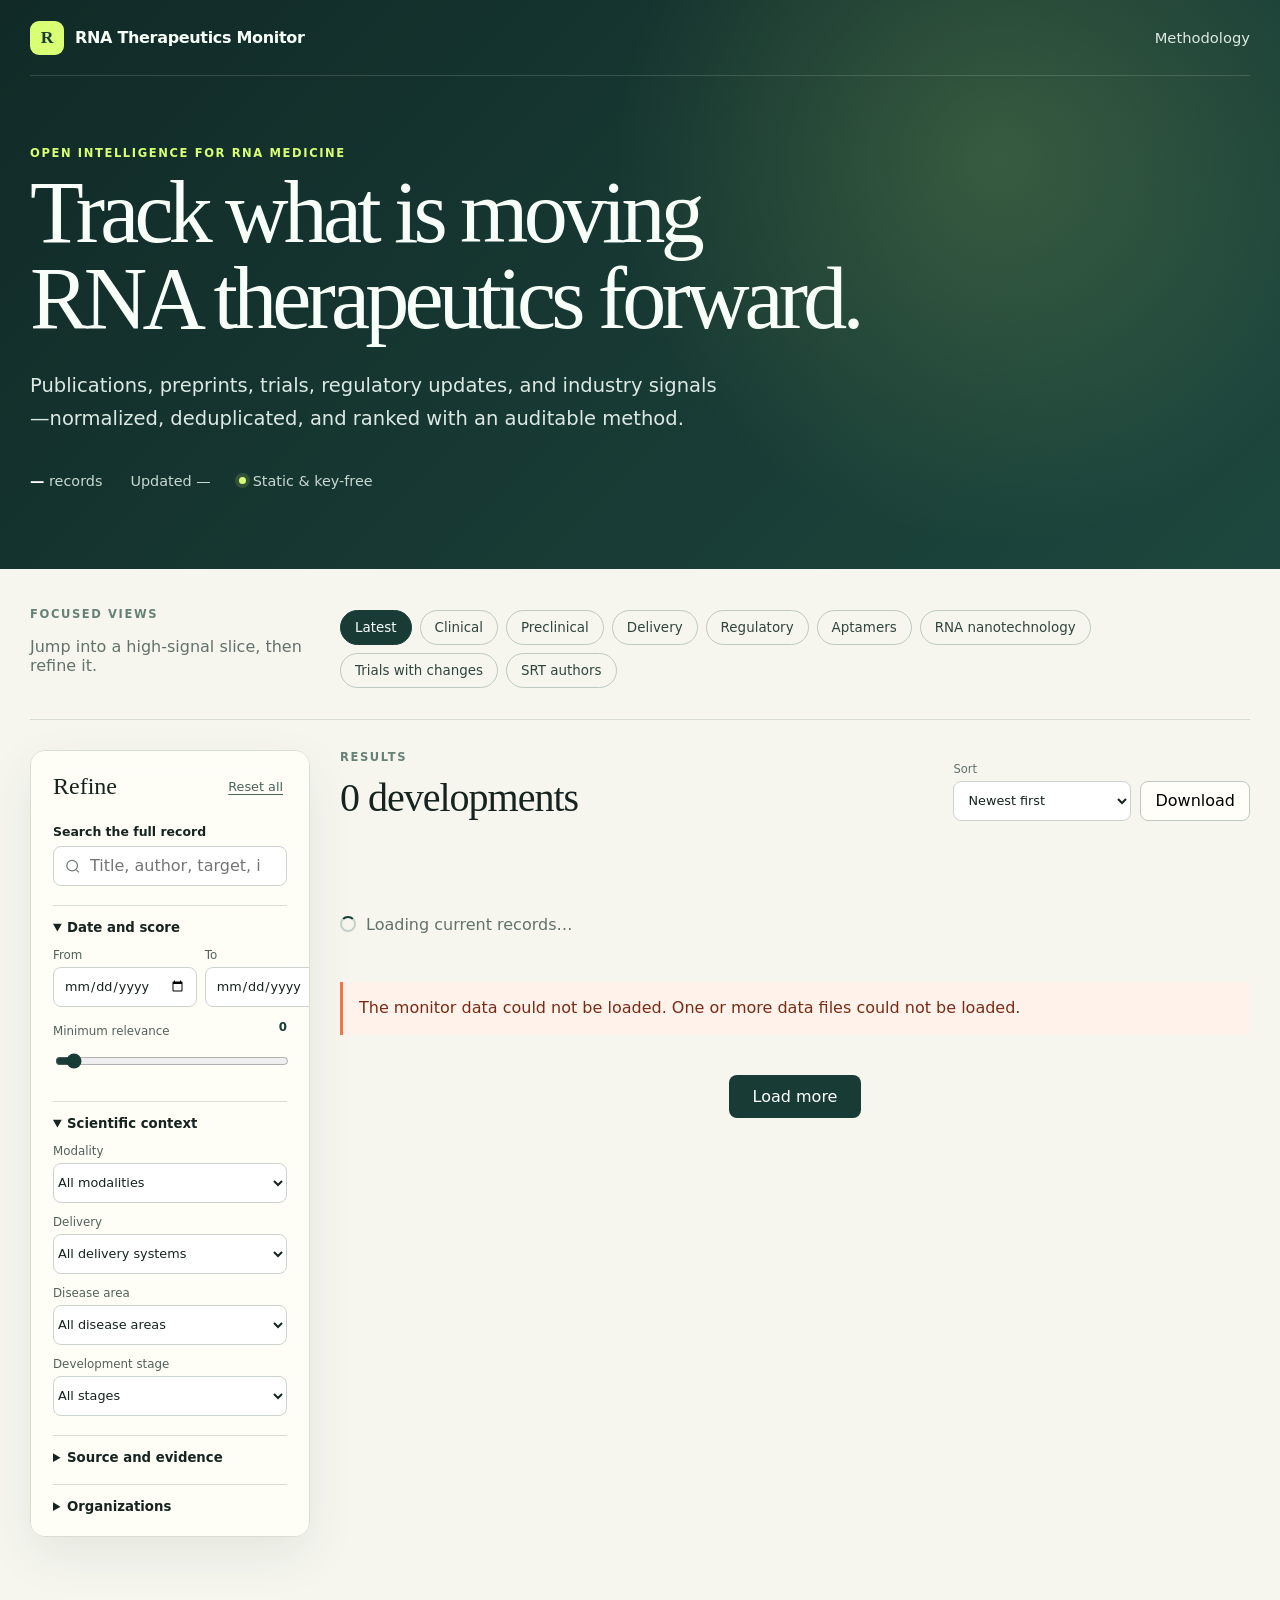
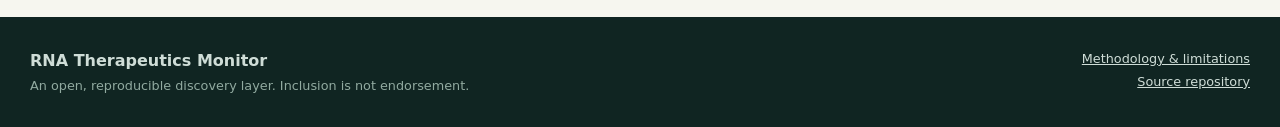
==== site/index.html @ b4574fbf "feat: complete production RNA therapeutics monitor" ====
<!doctype html>
<html lang="en">
  <head>
    <meta charset="utf-8">
    <meta name="viewport" content="width=device-width, initial-scale=1">
    <meta name="description" content="An open, auditable monitor of recent RNA therapeutics publications, trials, preprints, regulatory updates, and announcements.">
    <title>RNA Therapeutics Monitor</title>
    <link rel="icon" href="./assets/favicon.svg" type="image/svg+xml">
    <link rel="stylesheet" href="./assets/styles.css">
    <script src="./assets/app.js" type="module"></script>
  </head>
  <body>
    <a class="skip-link" href="#results">Skip to results</a>
    <header class="site-header">
      <nav class="nav shell" aria-label="Primary navigation">
        <a class="brand" href="./">
          <span class="brand-mark" aria-hidden="true">R</span>
          <span>RNA Therapeutics Monitor</span>
        </a>
        <a href="./methodology.html">Methodology</a>
      </nav>
      <div class="hero shell">
        <p class="eyebrow">Open intelligence for RNA medicine</p>
        <h1>Track what is moving RNA therapeutics forward.</h1>
        <p class="hero-copy">
          Publications, preprints, trials, regulatory updates, and industry
          signals—normalized, deduplicated, and ranked with an auditable method.
        </p>
        <div class="status-row" aria-label="Dataset status">
          <span><strong id="total-count">—</strong> records</span>
          <span>Updated <time id="last-updated">—</time></span>
          <span class="status-pill"><i aria-hidden="true"></i> Static &amp; key-free</span>
        </div>
      </div>
    </header>

    <main class="shell main-grid">
      <section class="presets" aria-labelledby="presets-title">
        <div>
          <p class="eyebrow" id="presets-title">Focused views</p>
          <p class="muted">Jump into a high-signal slice, then refine it.</p>
        </div>
        <div class="preset-list" role="group" aria-label="Preset views">
          <button class="preset active" data-preset="latest" type="button">Latest</button>
          <button class="preset" data-preset="clinical" type="button">Clinical</button>
          <button class="preset" data-preset="preclinical" type="button">Preclinical</button>
          <button class="preset" data-preset="delivery" type="button">Delivery</button>
          <button class="preset" data-preset="regulatory" type="button">Regulatory</button>
          <button class="preset" data-preset="aptamers" type="button">Aptamers</button>
          <button class="preset" data-preset="nanotechnology" type="button">RNA nanotechnology</button>
          <button class="preset" data-preset="trial-changes" type="button">Trials with changes</button>
          <button class="preset" data-preset="srt-authors" type="button">SRT authors</button>
        </div>
      </section>

      <aside class="filters" aria-labelledby="filters-title">
        <div class="filter-heading">
          <h2 id="filters-title">Refine</h2>
          <button id="reset-filters" class="text-button" type="button">Reset all</button>
        </div>
        <label class="search-label" for="search">Search the full record</label>
        <div class="search-wrap">
          <svg aria-hidden="true" viewBox="0 0 24 24"><path d="m21 21-4.3-4.3m2.3-5.2a7.5 7.5 0 1 1-15 0 7.5 7.5 0 0 1 15 0Z"/></svg>
          <input id="search" type="search" placeholder="Title, author, target, identifier…" autocomplete="off">
        </div>

        <details open>
          <summary>Date and score</summary>
          <div class="filter-body two-column">
            <label>From <input id="date-from" type="date"></label>
            <label>To <input id="date-to" type="date"></label>
          </div>
          <div class="filter-body">
            <label for="min-score">Minimum relevance <output id="score-output">0</output></label>
            <input id="min-score" type="range" min="0" max="100" step="5" value="0">
          </div>
        </details>

        <details open>
          <summary>Scientific context</summary>
          <div class="filter-body select-stack">
            <label>Modality <select id="modality"><option value="">All modalities</option></select></label>
            <label>Delivery <select id="delivery"><option value="">All delivery systems</option></select></label>
            <label>Disease area <select id="disease"><option value="">All disease areas</option></select></label>
            <label>Development stage <select id="stage"><option value="">All stages</option></select></label>
          </div>
        </details>

        <details>
          <summary>Source and evidence</summary>
          <div class="filter-body select-stack">
            <label>Source <select id="source"><option value="">All sources</option></select></label>
            <label>Evidence <select id="evidence"><option value="">All evidence</option></select></label>
            <label>Review status
              <select id="review-status">
                <option value="">Preprints and peer reviewed</option>
                <option value="preprint">Preprint only</option>
                <option value="peer-reviewed publication">Peer reviewed only</option>
              </select>
            </label>
            <label>Trial status <select id="trial-status"><option value="">All trial statuses</option></select></label>
          </div>
        </details>

        <details>
          <summary>Organizations</summary>
          <div class="filter-body select-stack">
            <label>Company <select id="company"><option value="">All companies</option></select></label>
            <label>Institution <select id="institution"><option value="">All institutions</option></select></label>
            <label>SRT author <select id="watched-person"><option value="">All watched people</option></select></label>
          </div>
        </details>
      </aside>

      <section class="results-panel" id="results" aria-labelledby="results-title">
        <div class="results-toolbar">
          <div>
            <p class="eyebrow">Results</p>
            <h2 id="results-title"><span id="result-count">0</span> developments</h2>
          </div>
          <div class="toolbar-actions">
            <label>Sort
              <select id="sort">
                <option value="date-desc">Newest first</option>
                <option value="score-desc">Highest relevance</option>
                <option value="title-asc">Title A–Z</option>
              </select>
            </label>
            <div class="download-menu">
              <button id="download-button" class="secondary-button" type="button" aria-expanded="false">Download</button>
              <div id="download-options" class="download-options" hidden>
                <button type="button" data-format="csv">Filtered CSV</button>
                <button type="button" data-format="json">Filtered JSON</button>
              </div>
            </div>
          </div>
        </div>
        <div id="active-filters" class="active-filters" aria-live="polite"></div>
        <div id="loading" class="loading" role="status">
          <span aria-hidden="true"></span> Loading current records…
        </div>
        <div id="error" class="notice error" role="alert" hidden></div>
        <div id="result-list" class="result-list" aria-live="polite"></div>
        <button id="load-more" class="load-more" type="button" hidden>Load more</button>
      </section>
    </main>

    <footer>
      <div class="shell footer-grid">
        <div>
          <strong>RNA Therapeutics Monitor</strong>
          <p>An open, reproducible discovery layer. Inclusion is not endorsement.</p>
        </div>
        <div>
          <a href="./methodology.html">Methodology &amp; limitations</a>
          <a href="https://github.com/USERNAME/rna-therapeutics-monitor">Source repository</a>
        </div>
      </div>
    </footer>
  </body>
</html>
---- site/assets/styles.css ----
:root {
  --ink: #16231f;
  --muted: #63716b;
  --paper: #f6f6ef;
  --card: #fffef8;
  --line: #d9ded5;
  --forest: #183c35;
  --forest-soft: #e4eee9;
  --lime: #d9ff75;
  --orange: #f27745;
  --blue: #3a6ea5;
  --shadow: 0 18px 50px rgb(24 60 53 / 8%);
  font-family: Inter, ui-sans-serif, system-ui, -apple-system, BlinkMacSystemFont, "Segoe UI", sans-serif;
  color: var(--ink);
  background: var(--paper);
  font-synthesis: none;
}

* { box-sizing: border-box; }
html { scroll-behavior: smooth; }
body { margin: 0; min-width: 320px; }
button, input, select { font: inherit; }
button, select { cursor: pointer; }
a { color: inherit; }
.shell { width: min(1220px, calc(100% - 40px)); margin-inline: auto; }
.skip-link { position: absolute; z-index: 100; top: -100px; left: 16px; padding: 10px 14px; background: var(--lime); color: var(--ink); }
.skip-link:focus { top: 10px; }

.site-header {
  color: #f8fff8;
  background:
    radial-gradient(circle at 78% 28%, rgb(217 255 117 / 16%), transparent 24rem),
    linear-gradient(135deg, #112a27, #1d473e);
}
.site-header.compact { padding-bottom: 52px; }
.nav { min-height: 76px; display: flex; align-items: center; justify-content: space-between; gap: 30px; border-bottom: 1px solid rgb(255 255 255 / 14%); }
.nav > a:not(.brand) { color: #dce9e3; text-decoration: none; font-size: .92rem; }
.nav > a:not(.brand):hover { color: var(--lime); }
.brand { display: inline-flex; align-items: center; gap: 11px; font-weight: 750; text-decoration: none; letter-spacing: -.02em; }
.brand-mark { display: grid; place-items: center; width: 34px; height: 34px; border-radius: 9px; color: var(--forest); background: var(--lime); font: 800 1.1rem/1 Georgia, serif; }
.hero { padding: 70px 0 80px; }
.eyebrow { margin: 0 0 10px; color: #668177; font-size: .72rem; font-weight: 800; letter-spacing: .14em; text-transform: uppercase; }
.site-header .eyebrow { color: var(--lime); }
h1, h2, h3, p { overflow-wrap: anywhere; }
h1 { max-width: 840px; margin: 0; font: 500 clamp(2.7rem, 7vw, 5.5rem)/.98 Georgia, "Times New Roman", serif; letter-spacing: -.055em; }
.hero-copy { max-width: 700px; margin: 28px 0 0; color: #dce9e3; font-size: clamp(1rem, 2vw, 1.22rem); line-height: 1.65; }
.status-row { display: flex; flex-wrap: wrap; gap: 14px 28px; margin-top: 38px; color: #c8d8d1; font-size: .9rem; }
.status-row strong { color: #fff; }
.status-pill { display: inline-flex; align-items: center; gap: 7px; }
.status-pill i { width: 7px; height: 7px; border-radius: 50%; background: var(--lime); box-shadow: 0 0 0 4px rgb(217 255 117 / 14%); }
.page-intro { padding-top: 54px; }
.page-intro h1 { font-size: clamp(2.8rem, 6vw, 4.8rem); }
.page-intro > p:last-child { color: #dce9e3; font-size: 1.1rem; }

.main-grid { display: grid; grid-template-columns: 280px minmax(0, 1fr); gap: 30px; padding-block: 38px 80px; }
.presets { grid-column: 1 / -1; display: grid; grid-template-columns: 280px 1fr; gap: 30px; align-items: center; padding-bottom: 28px; border-bottom: 1px solid var(--line); }
.muted { color: var(--muted); }
.preset-list { display: flex; flex-wrap: wrap; gap: 8px; }
.preset { border: 1px solid #bdc9c2; border-radius: 999px; padding: 9px 14px; color: #30453e; background: transparent; font-size: .84rem; transition: .16s ease; }
.preset:hover, .preset.active { border-color: var(--forest); color: #fff; background: var(--forest); }

.filters { position: sticky; top: 18px; align-self: start; max-height: calc(100vh - 36px); overflow: auto; padding: 22px; border: 1px solid var(--line); border-radius: 15px; background: rgb(255 254 248 / 88%); box-shadow: var(--shadow); backdrop-filter: blur(12px); }
.filter-heading { display: flex; align-items: center; justify-content: space-between; }
.filter-heading h2 { margin: 0; font: 500 1.5rem Georgia, serif; }
.text-button { border: 0; padding: 4px; color: #49635a; background: none; text-decoration: underline; text-underline-offset: 3px; font-size: .8rem; }
.search-label { display: block; margin: 24px 0 7px; font-size: .78rem; font-weight: 700; }
.search-wrap { position: relative; }
.search-wrap svg { position: absolute; top: 50%; left: 11px; width: 17px; fill: none; stroke: #6d7a74; stroke-width: 1.8; transform: translateY(-50%); }
input, select { width: 100%; min-height: 40px; border: 1px solid #cbd3ce; border-radius: 8px; color: var(--ink); background: #fff; }
input { padding: 8px 10px; }
.search-wrap input { padding-left: 36px; }
input:focus-visible, select:focus-visible, button:focus-visible, a:focus-visible { outline: 3px solid rgb(58 110 165 / 30%); outline-offset: 2px; }
.filters details { border-top: 1px solid var(--line); margin-top: 19px; padding-top: 14px; }
.filters summary { font-size: .83rem; font-weight: 750; cursor: pointer; }
.filter-body { margin-top: 13px; }
.filter-body label { color: #52615b; font-size: .74rem; }
.filter-body select, .filter-body input { margin-top: 5px; font-size: .8rem; }
.two-column { display: grid; grid-template-columns: 1fr 1fr; gap: 8px; }
.select-stack { display: grid; gap: 12px; }
#min-score { min-height: auto; accent-color: var(--forest); }
#score-output { float: right; color: var(--forest); font-weight: 800; }

.results-panel { min-width: 0; }
.results-toolbar { display: flex; align-items: end; justify-content: space-between; gap: 20px; }
.results-toolbar h2 { margin: 0; font: 500 clamp(1.8rem, 4vw, 2.5rem) Georgia, serif; letter-spacing: -.025em; }
.toolbar-actions { display: flex; align-items: end; gap: 9px; }
.toolbar-actions label { color: var(--muted); font-size: .72rem; }
.toolbar-actions select { display: block; width: auto; margin-top: 5px; padding: 0 30px 0 10px; font-size: .8rem; }
.secondary-button { min-height: 40px; border: 1px solid #bdc9c2; border-radius: 8px; padding: 0 14px; background: var(--card); }
.download-menu { position: relative; }
.download-options { position: absolute; z-index: 5; right: 0; top: calc(100% + 6px); width: 160px; padding: 6px; border: 1px solid var(--line); border-radius: 9px; background: #fff; box-shadow: var(--shadow); }
.download-options button { width: 100%; border: 0; border-radius: 5px; padding: 9px; text-align: left; background: none; }
.download-options button:hover { background: var(--forest-soft); }
.active-filters { display: flex; min-height: 34px; flex-wrap: wrap; gap: 7px; margin: 20px 0 10px; }
.filter-chip { display: inline-flex; border-radius: 999px; padding: 5px 9px; color: #355149; background: var(--forest-soft); font-size: .73rem; }
.loading { display: flex; align-items: center; gap: 10px; padding: 30px 0; color: var(--muted); }
.loading span { width: 16px; height: 16px; border: 2px solid #c4d1ca; border-top-color: var(--forest); border-radius: 50%; animation: spin .8s linear infinite; }
@keyframes spin { to { transform: rotate(360deg); } }
.notice { padding: 14px 16px; border-left: 3px solid var(--orange); background: #fff2ea; line-height: 1.55; }
.error { margin-block: 18px; color: #782c17; }

.result-list { display: grid; gap: 14px; }
.result-card { position: relative; padding: 23px 24px 20px; border: 1px solid var(--line); border-radius: 13px; background: var(--card); box-shadow: 0 7px 22px rgb(24 60 53 / 4%); transition: transform .15s ease, border-color .15s ease; }
.result-card:hover { border-color: #b4c1ba; transform: translateY(-1px); }
.card-topline { display: flex; flex-wrap: wrap; align-items: center; gap: 7px 12px; color: var(--muted); font-size: .74rem; }
.evidence-dot { width: 7px; height: 7px; border-radius: 50%; background: var(--blue); }
.changed { color: #98431e; font-weight: 700; }
.card-title { max-width: 780px; margin: 12px 0 10px; font: 600 clamp(1.12rem, 2vw, 1.35rem)/1.27 Georgia, serif; letter-spacing: -.015em; }
.card-title a { text-decoration-thickness: 1px; text-decoration-color: #a3b3ac; text-underline-offset: 3px; }
.card-title a:hover { text-decoration-color: var(--forest); }
.score-badge { position: absolute; top: 21px; right: 22px; display: grid; place-items: center; width: 50px; height: 50px; border-radius: 50%; color: var(--forest); background: var(--lime); font-size: .72rem; }
.score-badge strong { display: block; font-size: 1rem; line-height: 1; }
.summary { max-width: 790px; margin: 0; color: #52615b; font-size: .9rem; line-height: 1.58; }
.watched-person { margin: 10px 0 0; color: #604416; font-size: .78rem; font-weight: 750; }
.tags { display: flex; flex-wrap: wrap; gap: 6px; margin-top: 14px; padding-right: 50px; }
.tag { border: 1px solid #d8ddd8; border-radius: 5px; padding: 4px 7px; color: #40554d; background: #f8faf5; font-size: .68rem; }
.tag.modality { border-color: #b9c9a1; background: #f0f8db; }
.identifier-row { display: flex; flex-wrap: wrap; gap: 8px 16px; margin-top: 14px; color: var(--muted); font: .72rem ui-monospace, SFMono-Regular, Menlo, monospace; }
.alternate-links { display: inline-flex; gap: 8px; }
.card-details { margin-top: 16px; border-top: 1px solid var(--line); padding-top: 12px; }
.card-details > summary { width: max-content; color: #37564c; font-size: .78rem; font-weight: 750; cursor: pointer; }
.details-grid { display: grid; gap: 15px; margin-top: 17px; }
.details-section h4 { margin: 0 0 5px; color: var(--muted); font-size: .68rem; letter-spacing: .09em; text-transform: uppercase; }
.details-section p, .details-section li { margin: 0; color: #3f504a; font-size: .8rem; line-height: 1.55; }
.details-section ul { margin: 0; padding-left: 19px; }
.score-row { display: grid; grid-template-columns: minmax(120px, 1fr) 45px 2fr; gap: 10px; padding: 5px 0; border-bottom: 1px dotted #d9ded5; font-size: .75rem; }
.empty { padding: 60px 20px; border: 1px dashed #bdc9c2; border-radius: 13px; text-align: center; color: var(--muted); }
.load-more { display: block; margin: 22px auto 0; border: 0; border-radius: 8px; padding: 12px 24px; color: #fff; background: var(--forest); }

.prose-layout { display: grid; grid-template-columns: 220px minmax(0, 760px); gap: 80px; justify-content: center; padding-block: 60px 90px; }
.toc { position: sticky; top: 30px; align-self: start; display: grid; gap: 9px; padding-left: 16px; border-left: 1px solid var(--line); font-size: .82rem; }
.toc a { color: var(--muted); text-decoration: none; }
.toc a:hover { color: var(--forest); }
.prose { min-width: 0; }
.method-meta { display: flex; flex-wrap: wrap; gap: 12px 24px; margin-bottom: 56px; padding: 15px 18px; border: 1px solid var(--line); border-radius: 10px; background: var(--card); font-size: .8rem; }
.prose section { scroll-margin-top: 30px; margin-bottom: 64px; }
.prose h2 { margin: 0 0 15px; font: 500 2.1rem Georgia, serif; letter-spacing: -.03em; }
.prose p, .prose li { color: #46564f; line-height: 1.75; }
.score-table { margin: 24px 0; border-top: 1px solid var(--line); }
.method-score-row { display: grid; grid-template-columns: 1fr 60px; gap: 20px; padding: 10px 0; border-bottom: 1px solid var(--line); font-size: .84rem; }
.method-score-row strong { text-align: right; }

footer { padding-block: 34px; color: #cfddd7; background: #102522; }
.footer-grid { display: flex; justify-content: space-between; gap: 30px; }
footer p { margin: 8px 0 0; color: #91aaa0; font-size: .8rem; }
footer .footer-grid > div:last-child { display: flex; flex-direction: column; gap: 8px; text-align: right; font-size: .8rem; }

@media (max-width: 850px) {
  .main-grid { grid-template-columns: 1fr; }
  .presets { grid-template-columns: 1fr; gap: 12px; }
  .filters { position: static; max-height: none; }
  .prose-layout { grid-template-columns: 1fr; gap: 30px; }
  .toc { position: static; display: none; }
}
@media (max-width: 580px) {
  .shell { width: min(100% - 24px, 1220px); }
  .hero { padding: 50px 0 58px; }
  .results-toolbar { align-items: start; flex-direction: column; }
  .toolbar-actions { width: 100%; }
  .toolbar-actions > label { flex: 1; }
  .toolbar-actions select { width: 100%; }
  .score-badge { position: static; float: right; margin: 3px 0 8px 10px; }
  .card-title { margin-top: 10px; }
  .result-card { padding: 19px 17px; }
  .score-row { grid-template-columns: 1fr 38px; }
  .score-row span:last-child { grid-column: 1 / -1; }
  .footer-grid { flex-direction: column; }
  footer .footer-grid > div:last-child { text-align: left; }
}
@media (prefers-reduced-motion: reduce) {
  *, *::before, *::after { scroll-behavior: auto !important; transition: none !important; animation-duration: .01ms !important; }
}
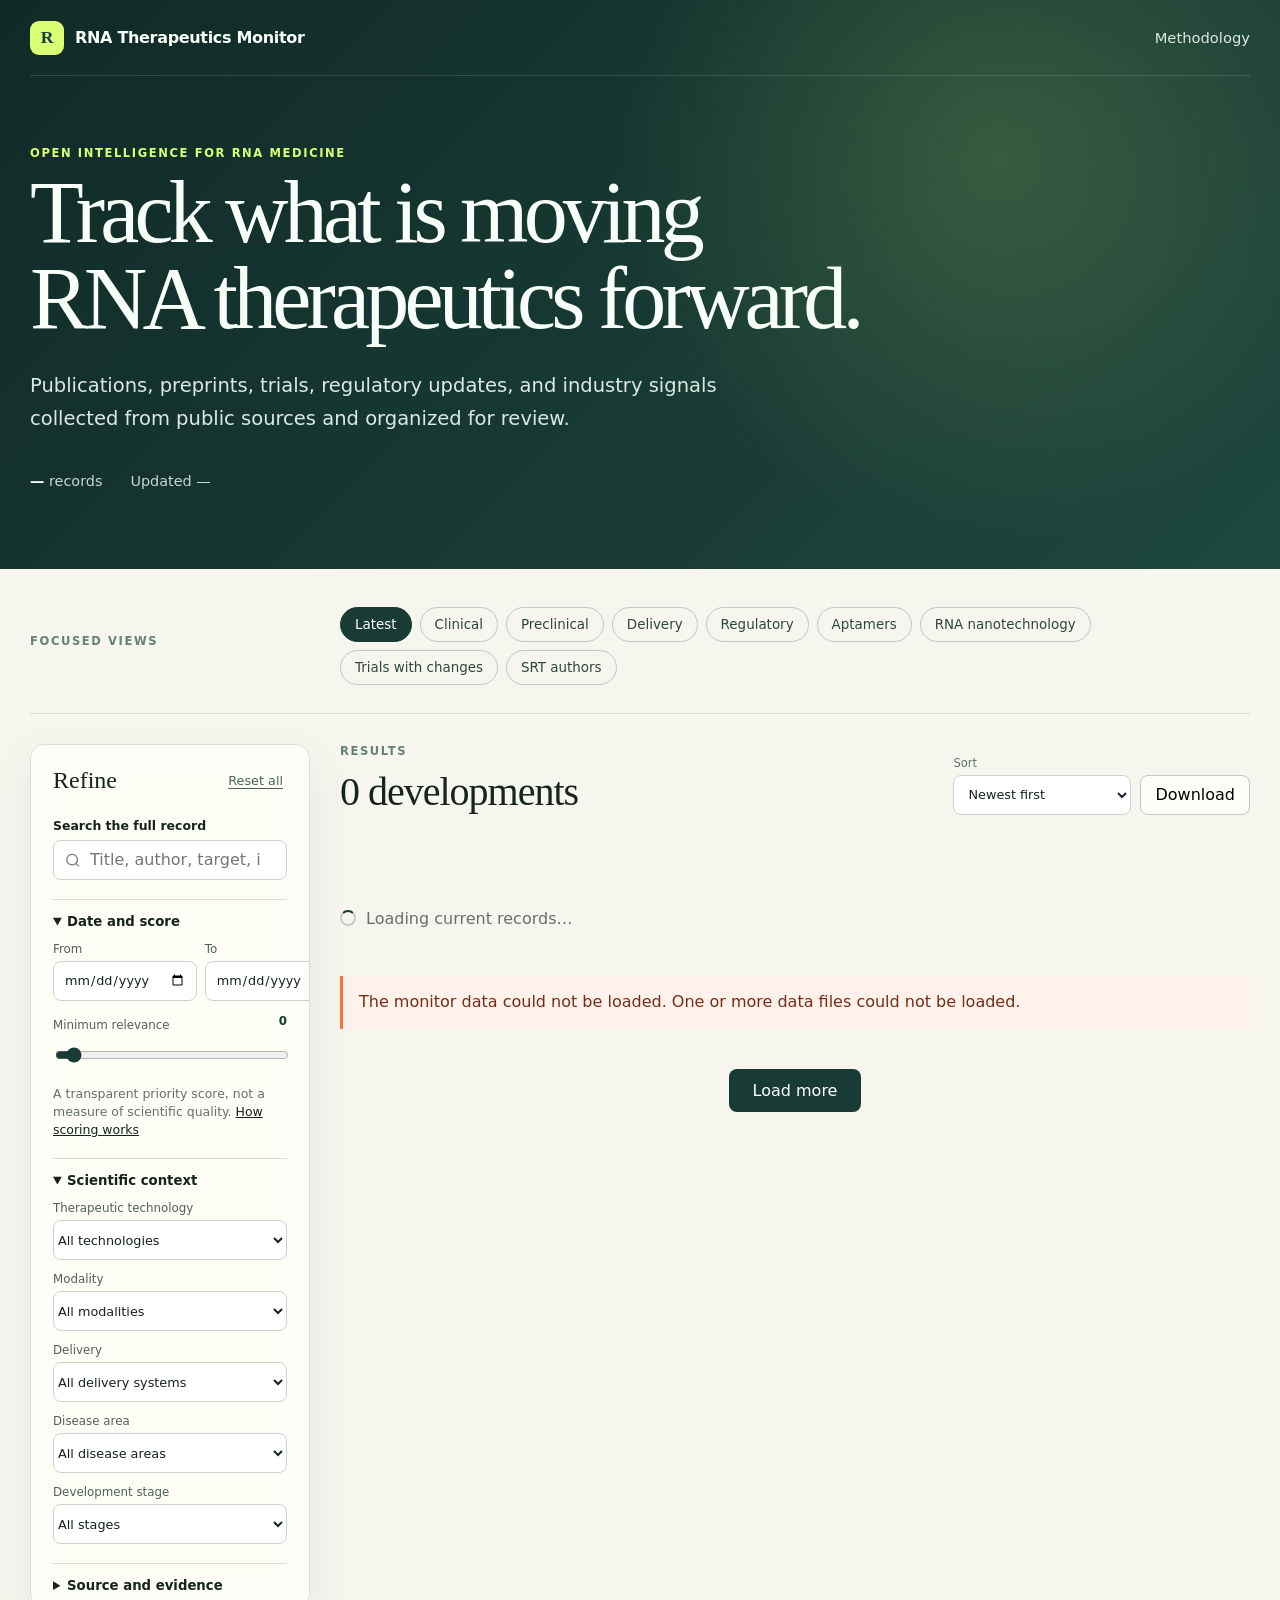
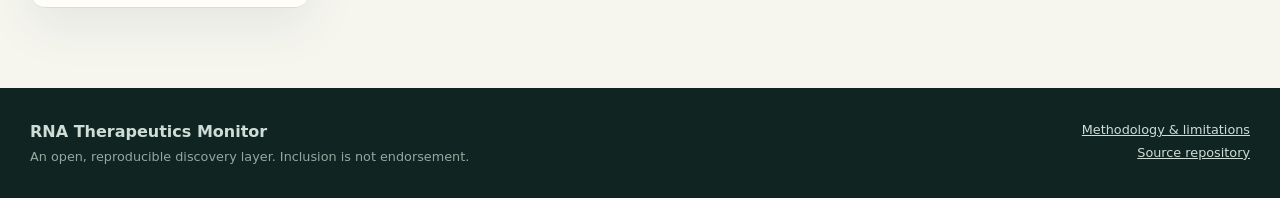
==== commit 07d48dd0: "feat: refine technology filters and scoring copy" ====
--- a/site/index.html
+++ b/site/index.html
@@ -24,12 +24,11 @@
         <h1>Track what is moving RNA therapeutics forward.</h1>
         <p class="hero-copy">
           Publications, preprints, trials, regulatory updates, and industry
-          signals—normalized, deduplicated, and ranked with an auditable method.
+          signals collected from public sources and organized for review.
         </p>
         <div class="status-row" aria-label="Dataset status">
           <span><strong id="total-count">—</strong> records</span>
           <span>Updated <time id="last-updated">—</time></span>
-          <span class="status-pill"><i aria-hidden="true"></i> Static &amp; key-free</span>
         </div>
       </div>
     </header>
@@ -38,7 +37,6 @@
       <section class="presets" aria-labelledby="presets-title">
         <div>
           <p class="eyebrow" id="presets-title">Focused views</p>
-          <p class="muted">Jump into a high-signal slice, then refine it.</p>
         </div>
         <div class="preset-list" role="group" aria-label="Preset views">
           <button class="preset active" data-preset="latest" type="button">Latest</button>
@@ -73,12 +71,27 @@
           <div class="filter-body">
             <label for="min-score">Minimum relevance <output id="score-output">0</output></label>
             <input id="min-score" type="range" min="0" max="100" step="5" value="0">
+            <p class="filter-note">
+              A transparent priority score, not a measure of scientific quality.
+              <a href="./methodology.html#scoring">How scoring works</a>
+            </p>
           </div>
         </details>
 
         <details open>
           <summary>Scientific context</summary>
           <div class="filter-body select-stack">
+            <label>Therapeutic technology
+              <select id="technology">
+                <option value="">All technologies</option>
+                <option value="mRNA">mRNA</option>
+                <option value="siRNA">siRNA</option>
+                <option value="ASO">ASO</option>
+                <option value="CRISPR">CRISPR</option>
+                <option value="gene editing">Gene editing</option>
+                <option value="base editing">Base editing</option>
+              </select>
+            </label>
             <label>Modality <select id="modality"><option value="">All modalities</option></select></label>
             <label>Delivery <select id="delivery"><option value="">All delivery systems</option></select></label>
             <label>Disease area <select id="disease"><option value="">All disease areas</option></select></label>
@@ -153,7 +166,7 @@
         </div>
         <div>
           <a href="./methodology.html">Methodology &amp; limitations</a>
-          <a href="https://github.com/USERNAME/rna-therapeutics-monitor">Source repository</a>
+          <a href="https://github.com/McRae-Lab/rna-therapeutics-monitor">Source repository</a>
         </div>
       </div>
     </footer>
--- a/site/assets/styles.css
+++ b/site/assets/styles.css
@@ -75,6 +75,8 @@
 .filter-body { margin-top: 13px; }
 .filter-body label { color: #52615b; font-size: .74rem; }
 .filter-body select, .filter-body input { margin-top: 5px; font-size: .8rem; }
+.filter-note { color: var(--muted); font-size: .78rem; line-height: 1.45; margin: 9px 0 0; }
+.filter-note a { color: var(--ink); }
 .two-column { display: grid; grid-template-columns: 1fr 1fr; gap: 8px; }
 .select-stack { display: grid; gap: 12px; }
 #min-score { min-height: auto; accent-color: var(--forest); }
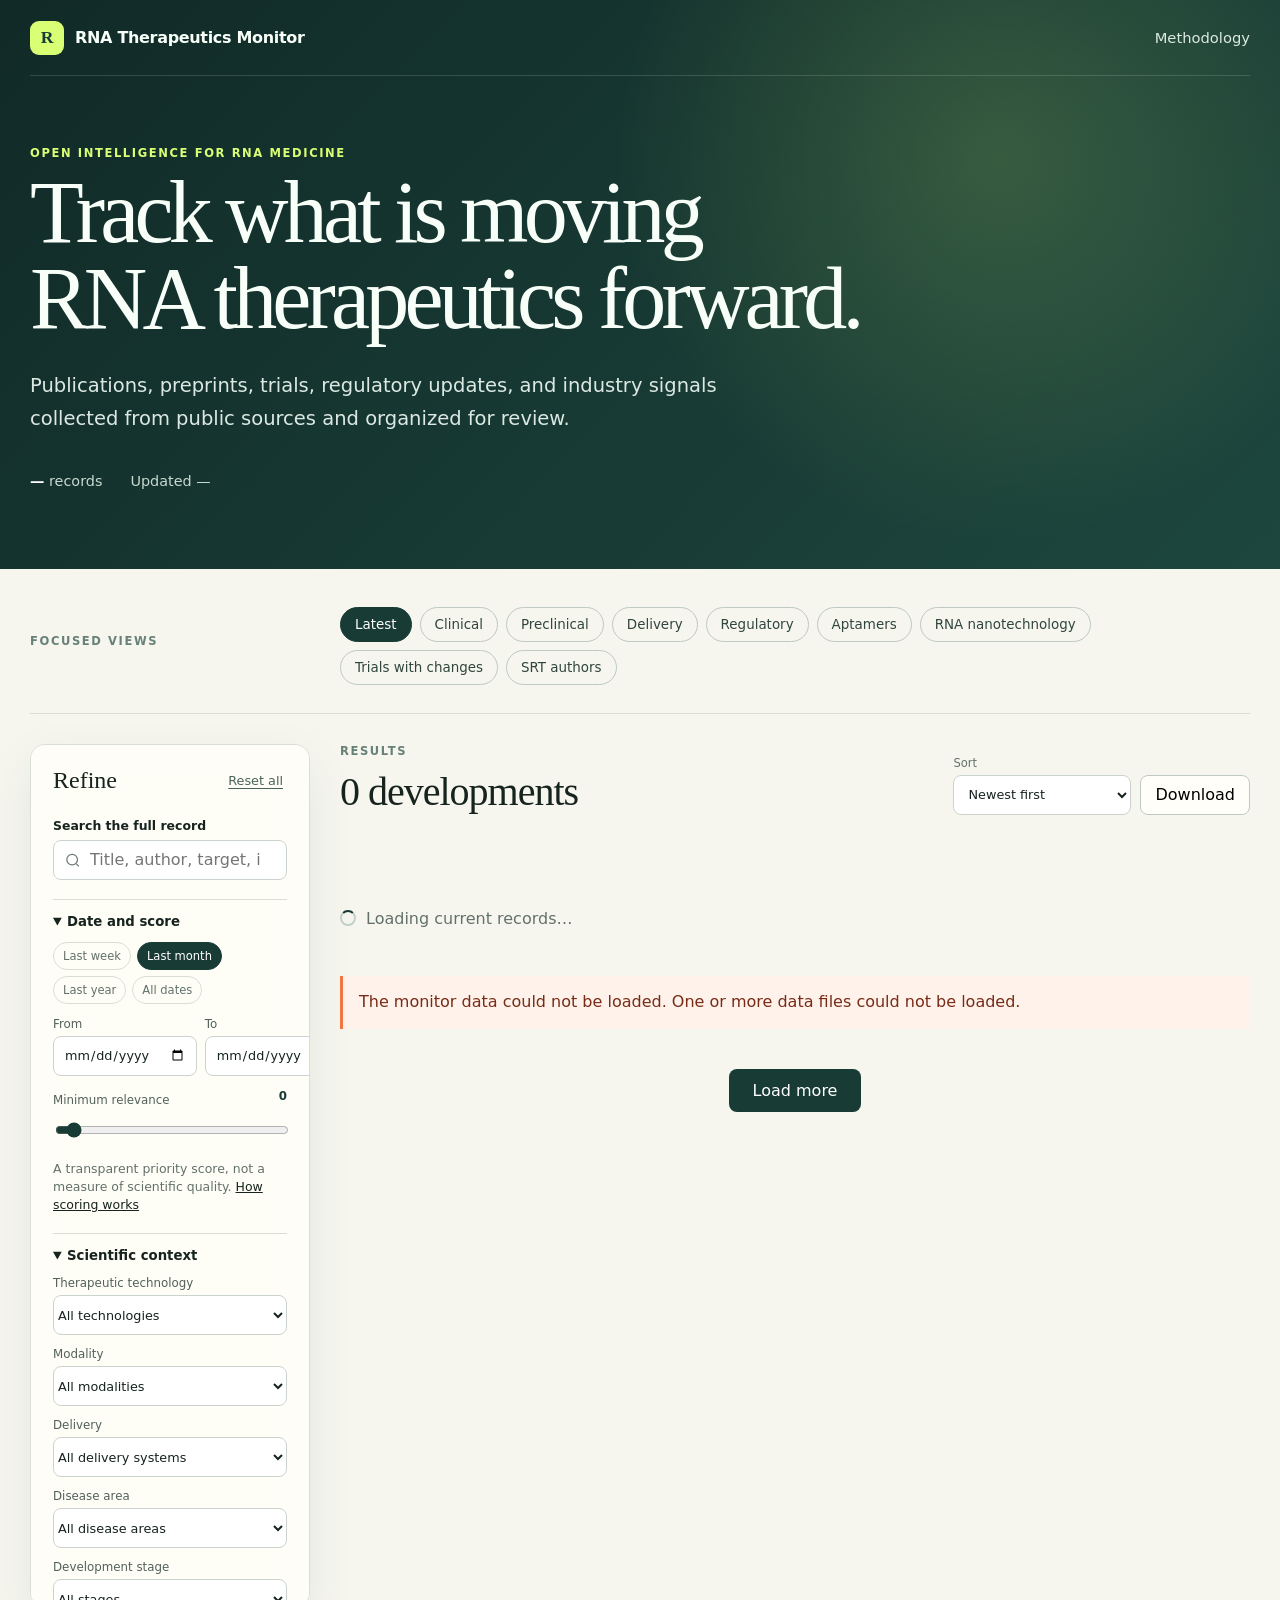
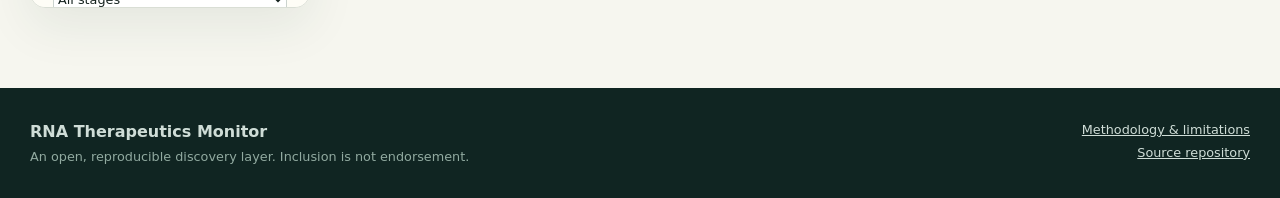
==== commit 0b63564d: "feat: add rolling date views and backfill guidance" ====
--- a/site/index.html
+++ b/site/index.html
@@ -64,6 +64,12 @@
 
         <details open>
           <summary>Date and score</summary>
+          <div class="date-shortcuts" role="group" aria-label="Date window">
+            <button type="button" data-date-days="7">Last week</button>
+            <button type="button" data-date-days="30" class="active">Last month</button>
+            <button type="button" data-date-days="365">Last year</button>
+            <button type="button" data-date-days="all">All dates</button>
+          </div>
           <div class="filter-body two-column">
             <label>From <input id="date-from" type="date"></label>
             <label>To <input id="date-to" type="date"></label>
--- a/site/assets/styles.css
+++ b/site/assets/styles.css
@@ -77,6 +77,9 @@
 .filter-body select, .filter-body input { margin-top: 5px; font-size: .8rem; }
 .filter-note { color: var(--muted); font-size: .78rem; line-height: 1.45; margin: 9px 0 0; }
 .filter-note a { color: var(--ink); }
+.date-shortcuts { display: flex; flex-wrap: wrap; gap: 6px; margin-top: 13px; }
+.date-shortcuts button { border: 1px solid var(--line); border-radius: 999px; background: transparent; color: var(--muted); font-size: .72rem; padding: 6px 9px; }
+.date-shortcuts button:hover, .date-shortcuts button.active { border-color: var(--forest); background: var(--forest); color: #fff; }
 .two-column { display: grid; grid-template-columns: 1fr 1fr; gap: 8px; }
 .select-stack { display: grid; gap: 12px; }
 #min-score { min-height: auto; accent-color: var(--forest); }
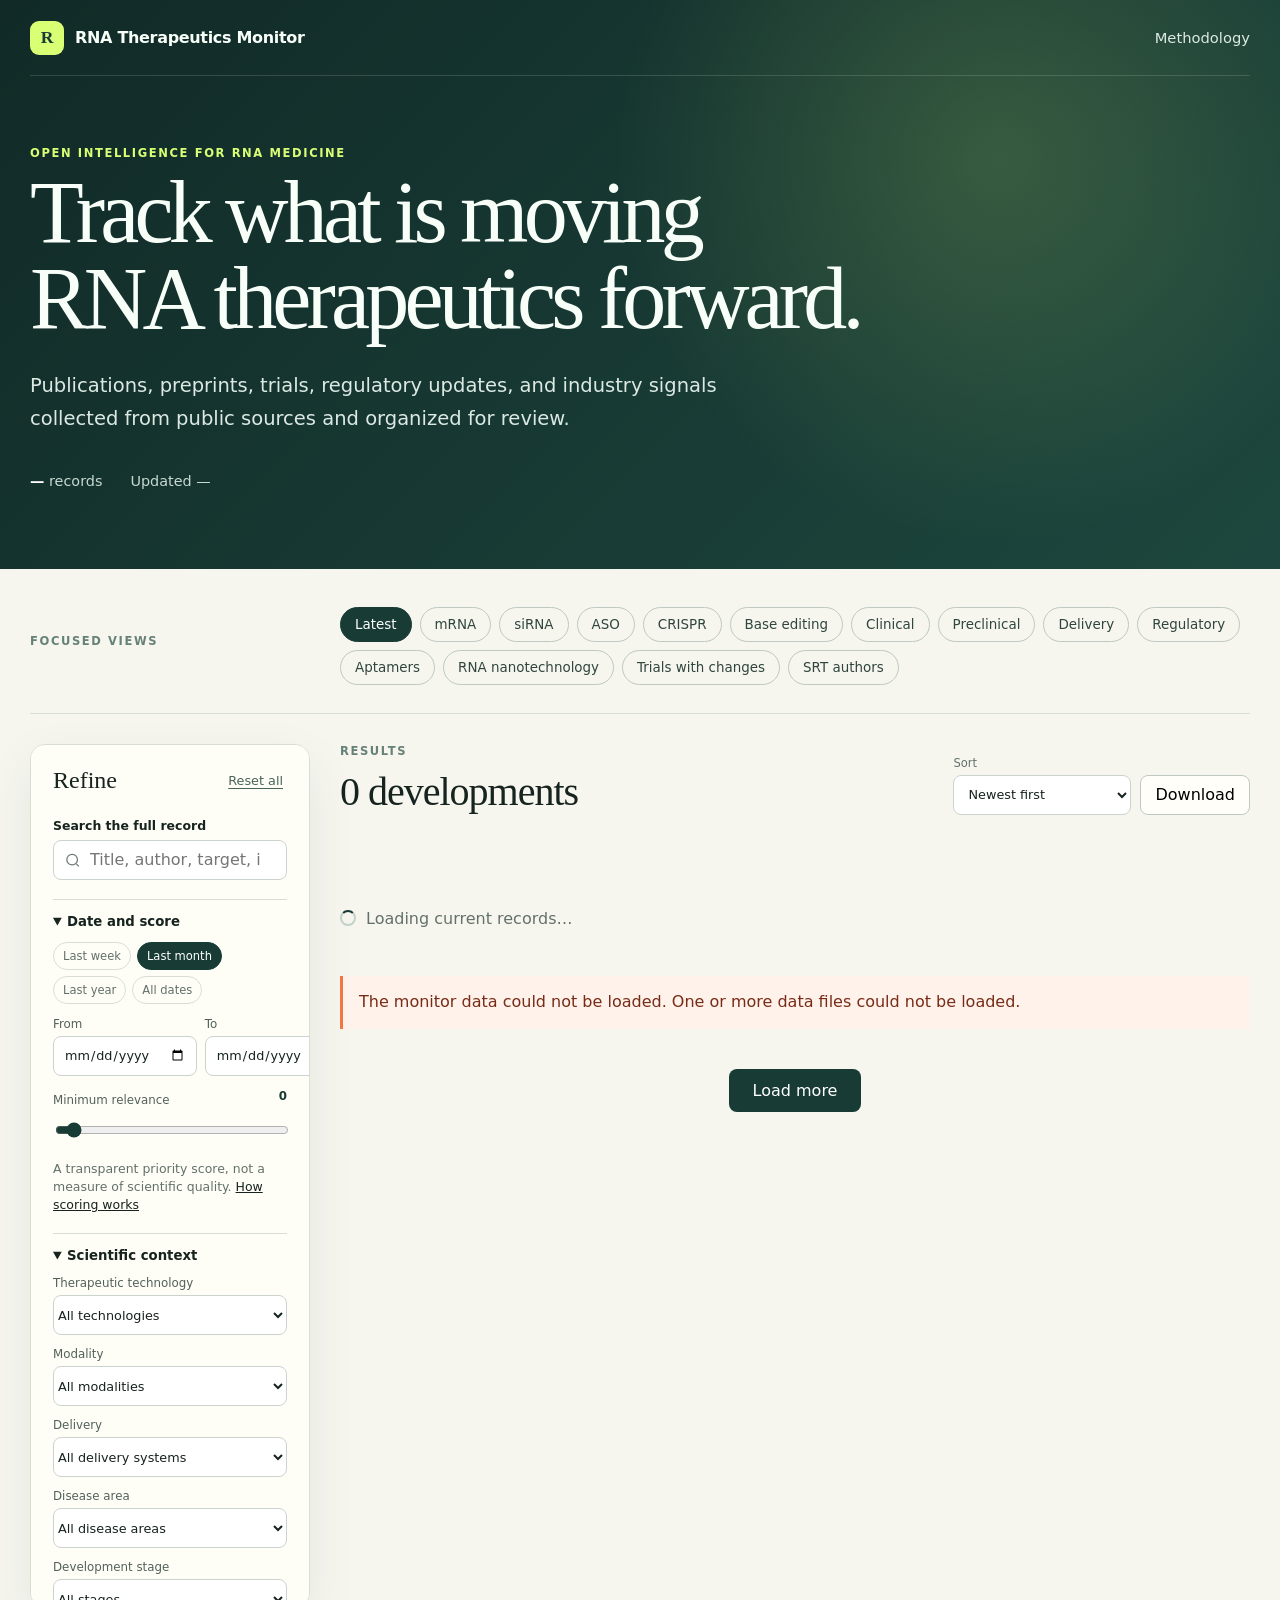
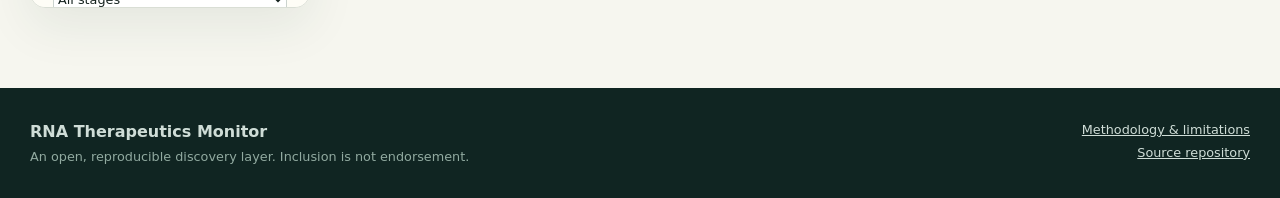
==== commit f0ed04a1: "feat: add modality views and watched-author fallback" ====
--- a/site/index.html
+++ b/site/index.html
@@ -40,6 +40,11 @@
         </div>
         <div class="preset-list" role="group" aria-label="Preset views">
           <button class="preset active" data-preset="latest" type="button">Latest</button>
+          <button class="preset" data-preset="mrna" type="button">mRNA</button>
+          <button class="preset" data-preset="sirna" type="button">siRNA</button>
+          <button class="preset" data-preset="aso" type="button">ASO</button>
+          <button class="preset" data-preset="crispr" type="button">CRISPR</button>
+          <button class="preset" data-preset="base-editing" type="button">Base editing</button>
           <button class="preset" data-preset="clinical" type="button">Clinical</button>
           <button class="preset" data-preset="preclinical" type="button">Preclinical</button>
           <button class="preset" data-preset="delivery" type="button">Delivery</button>
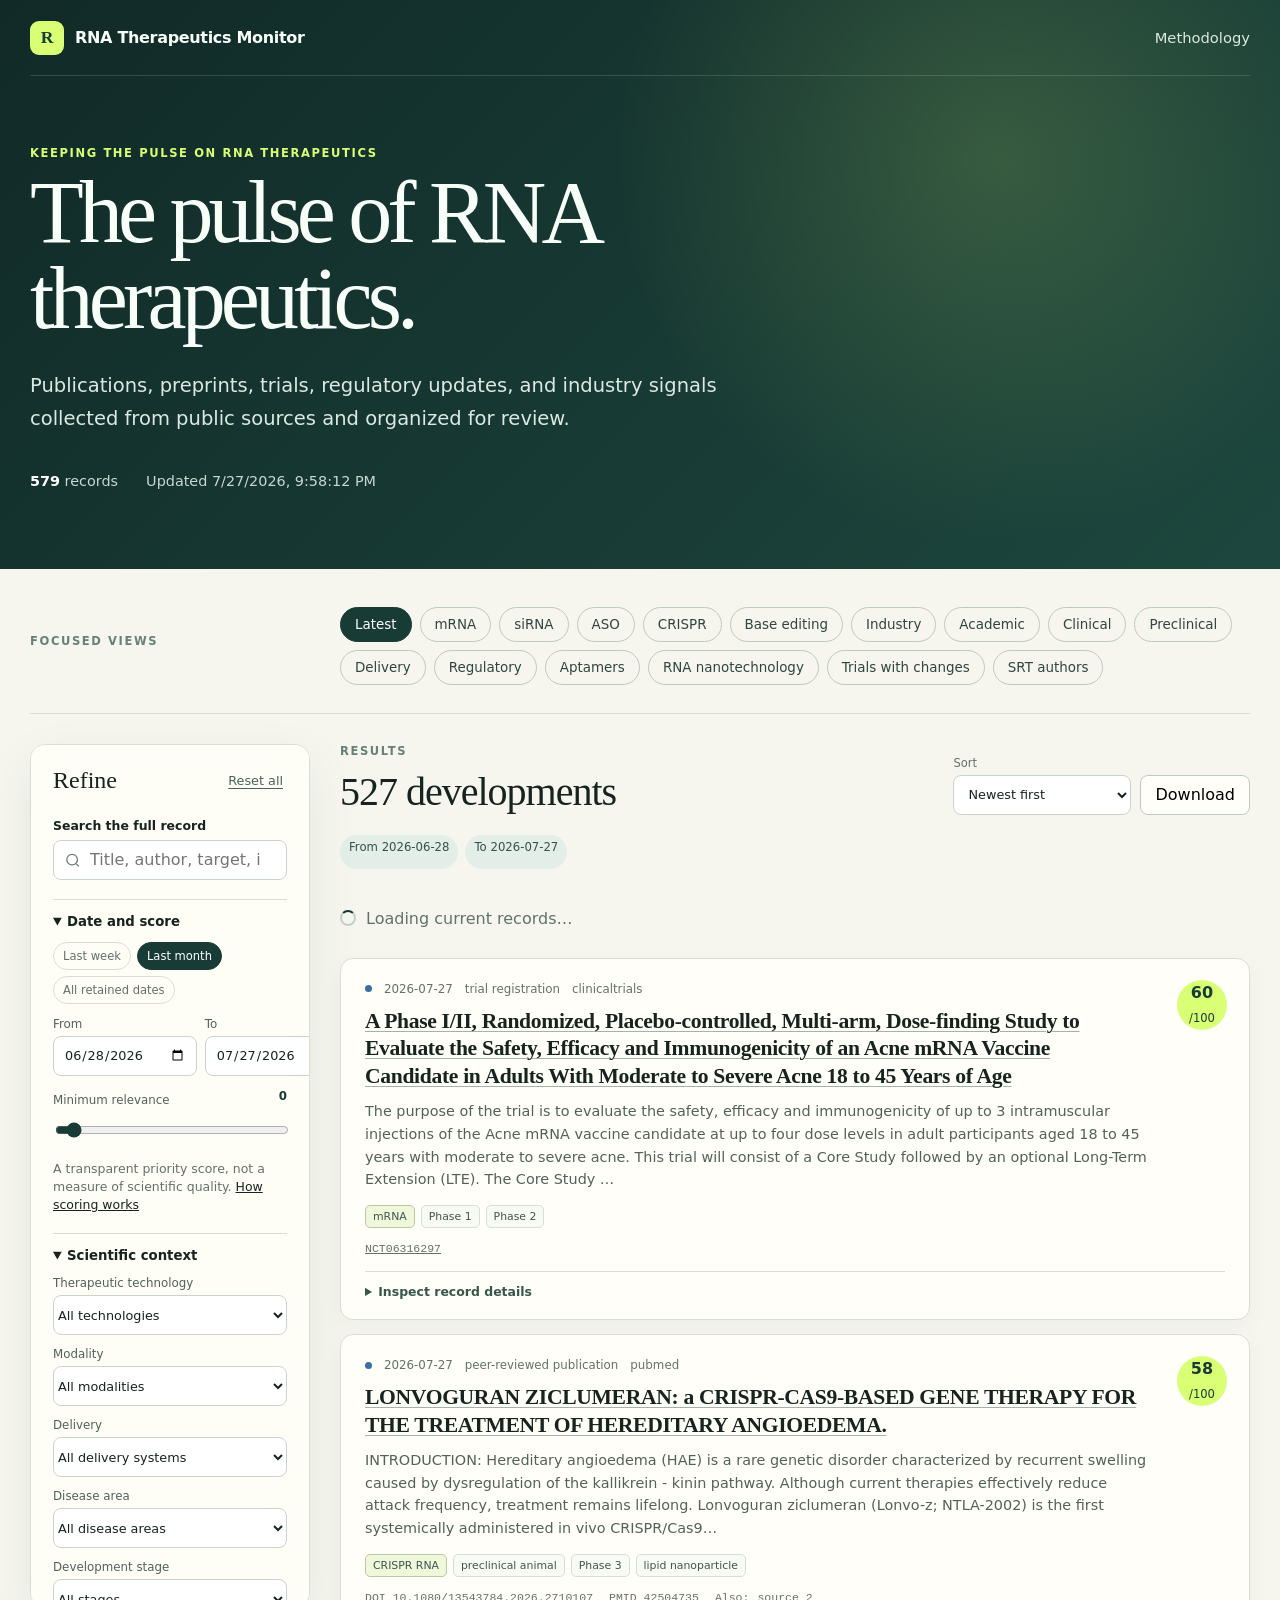
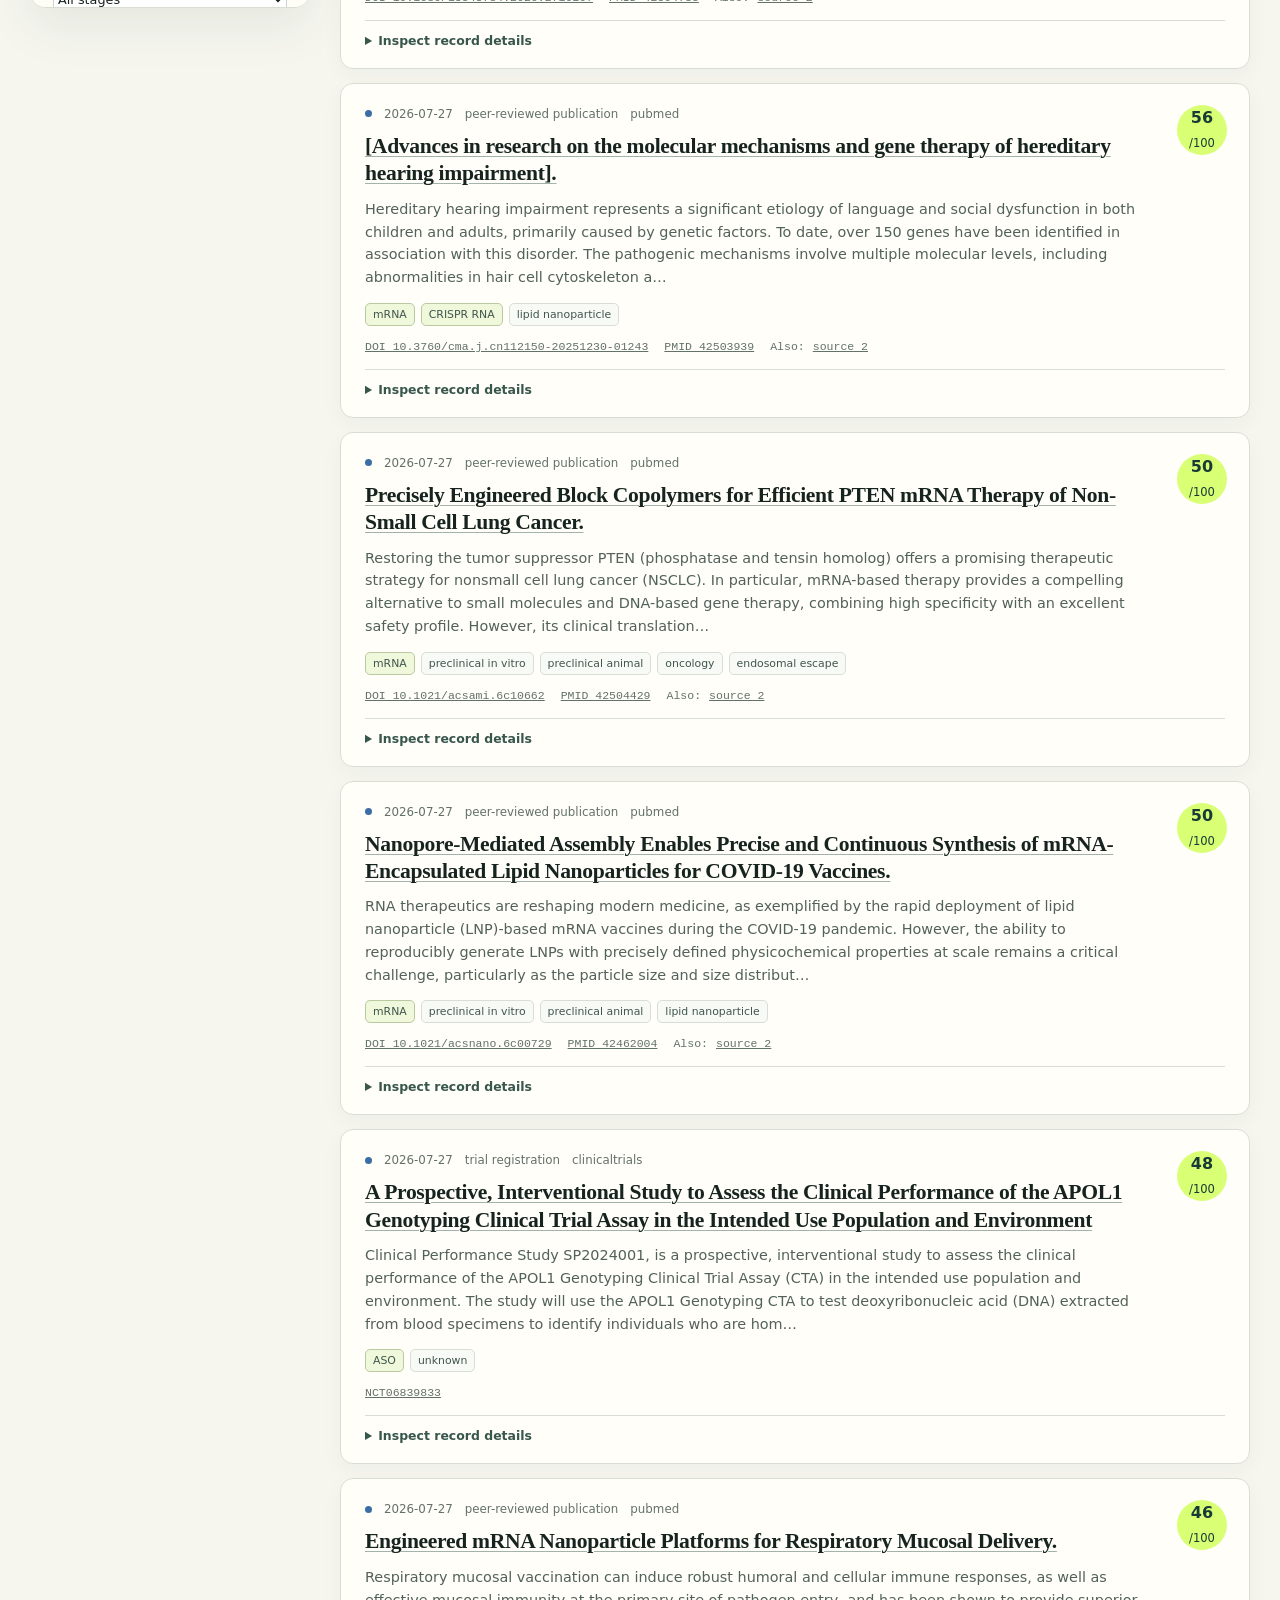
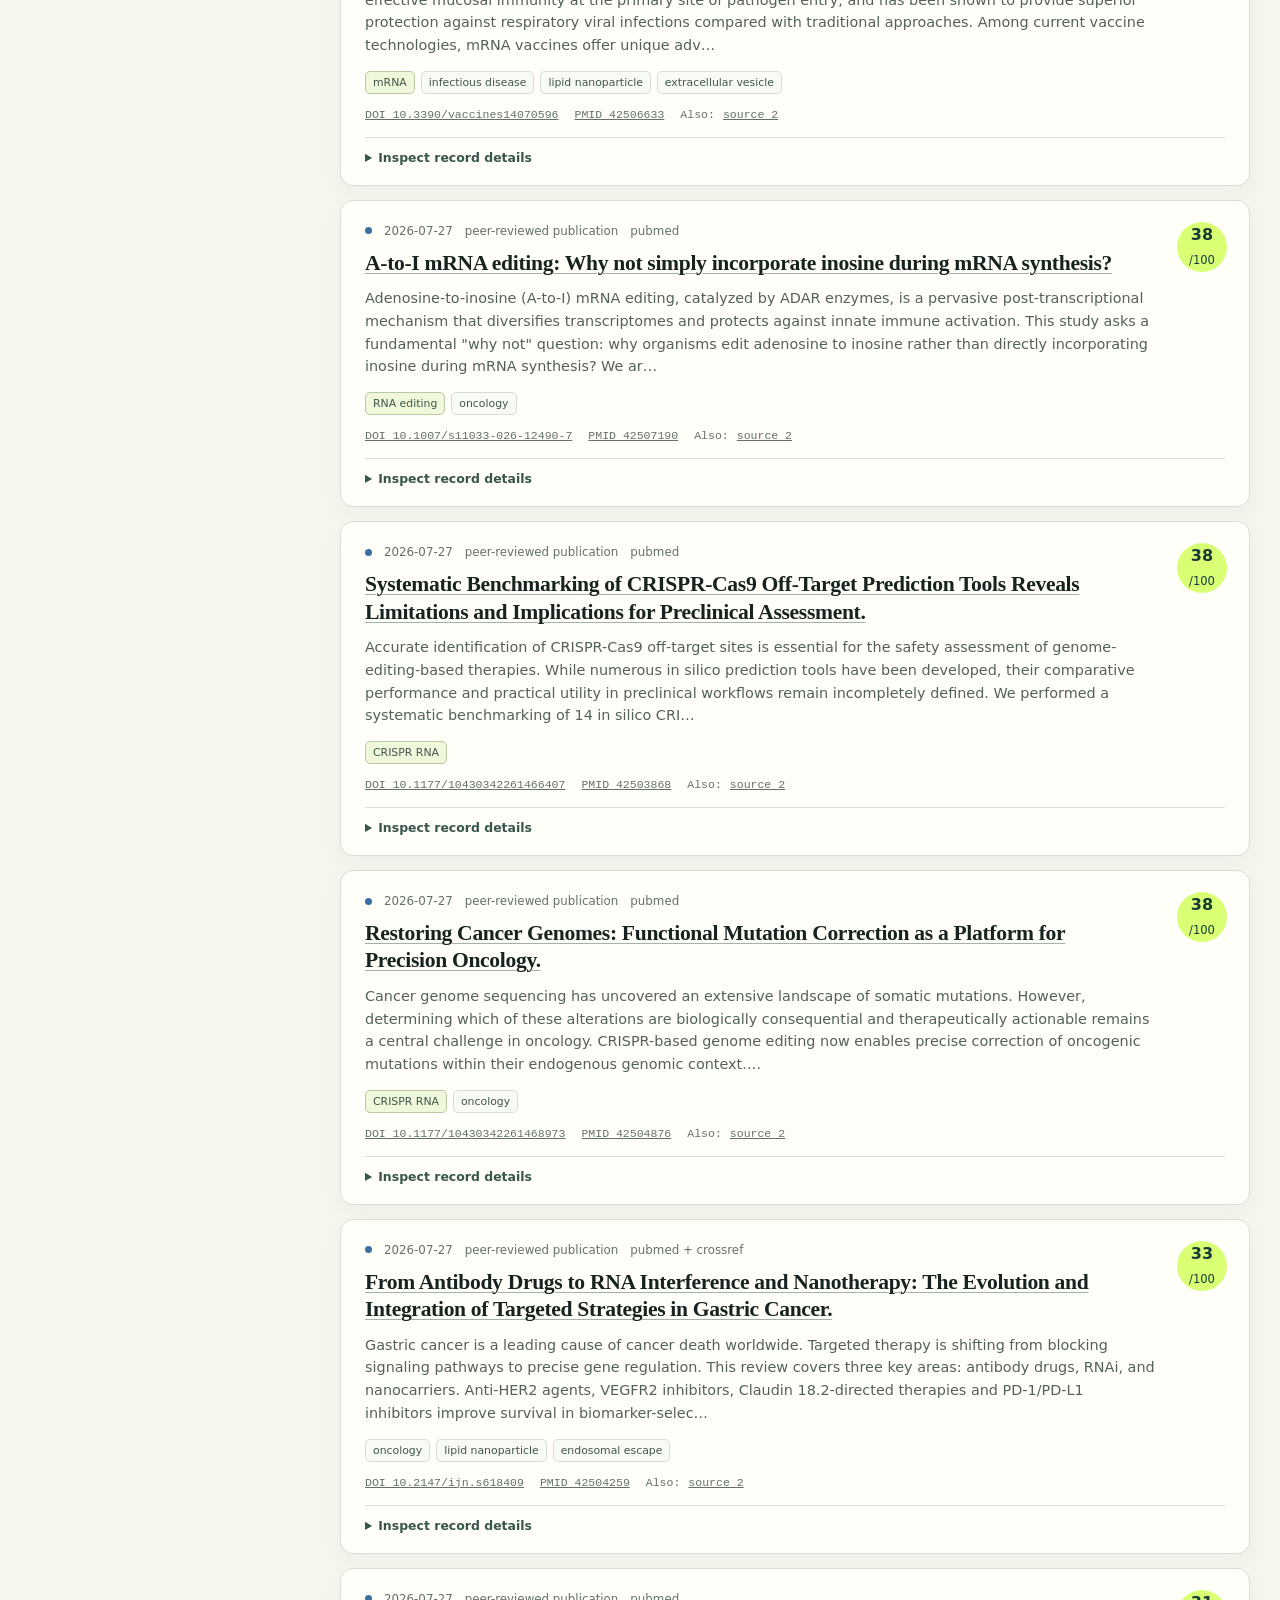
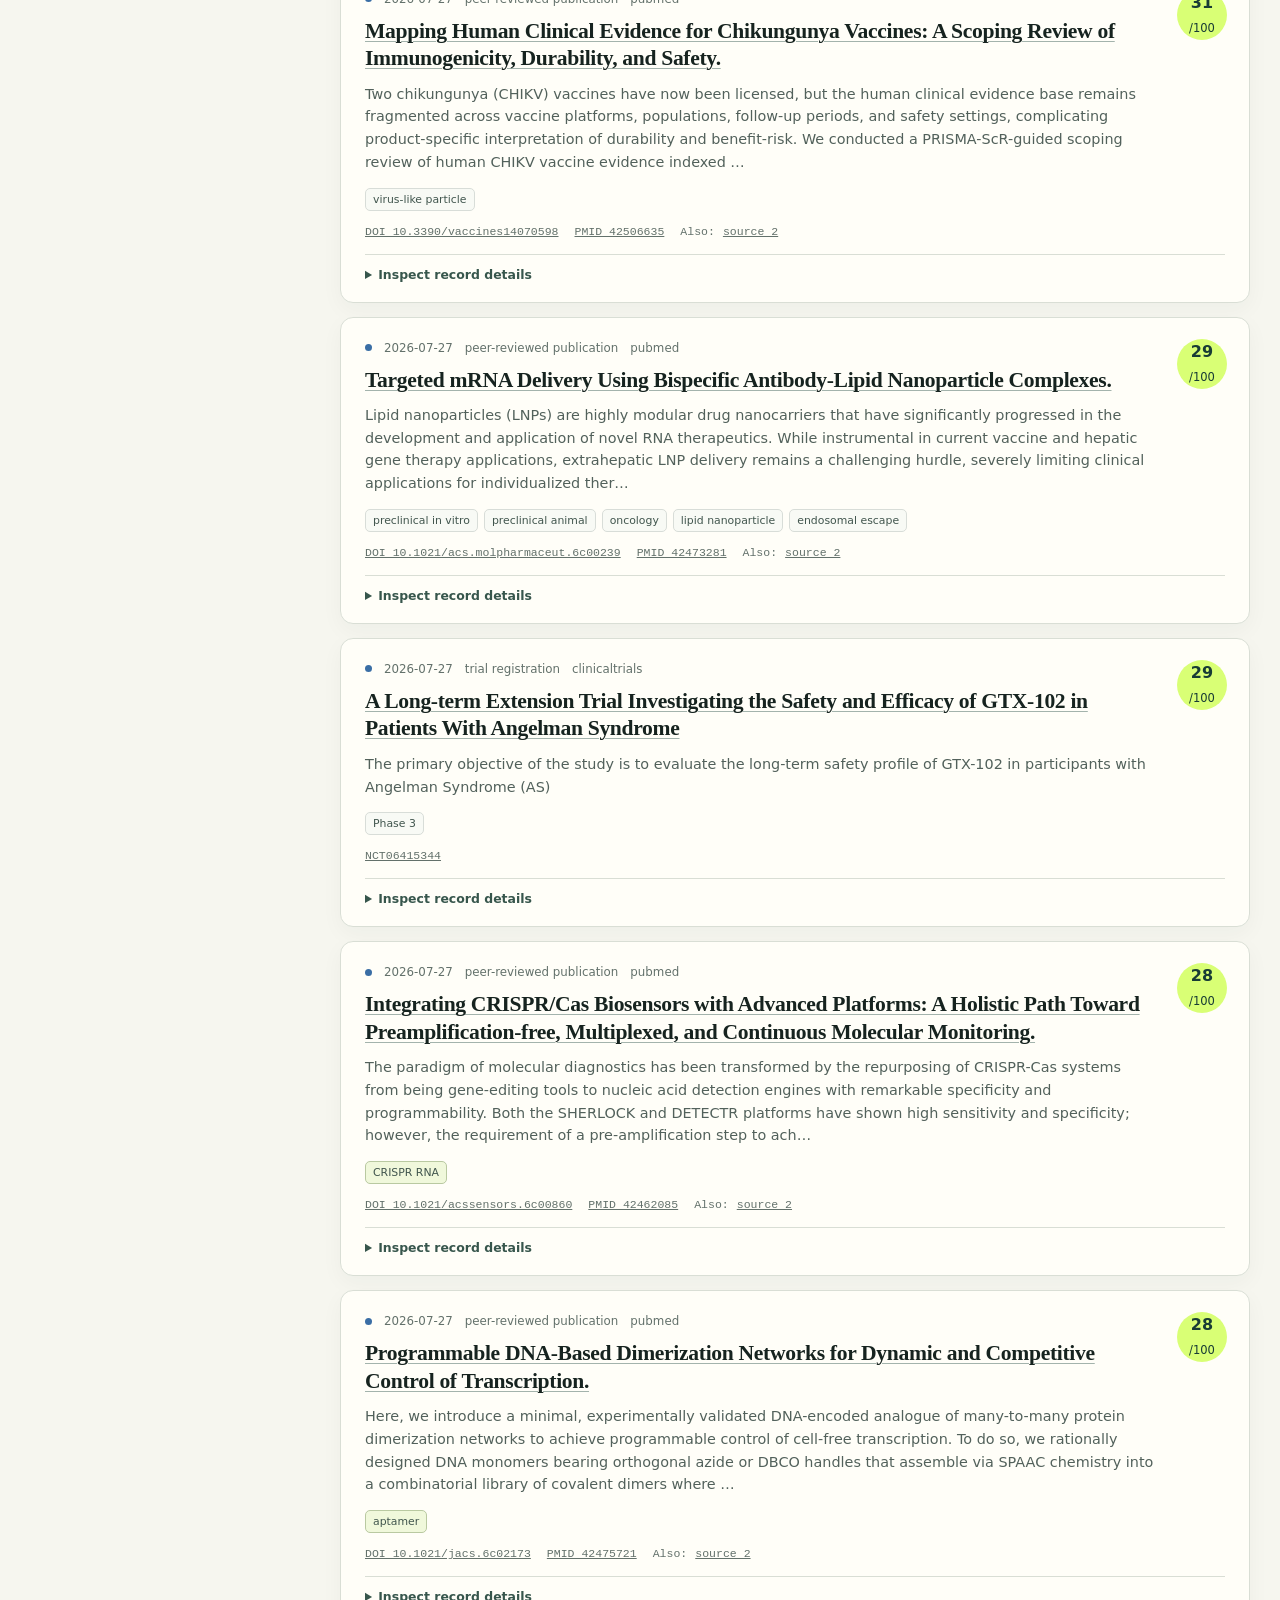
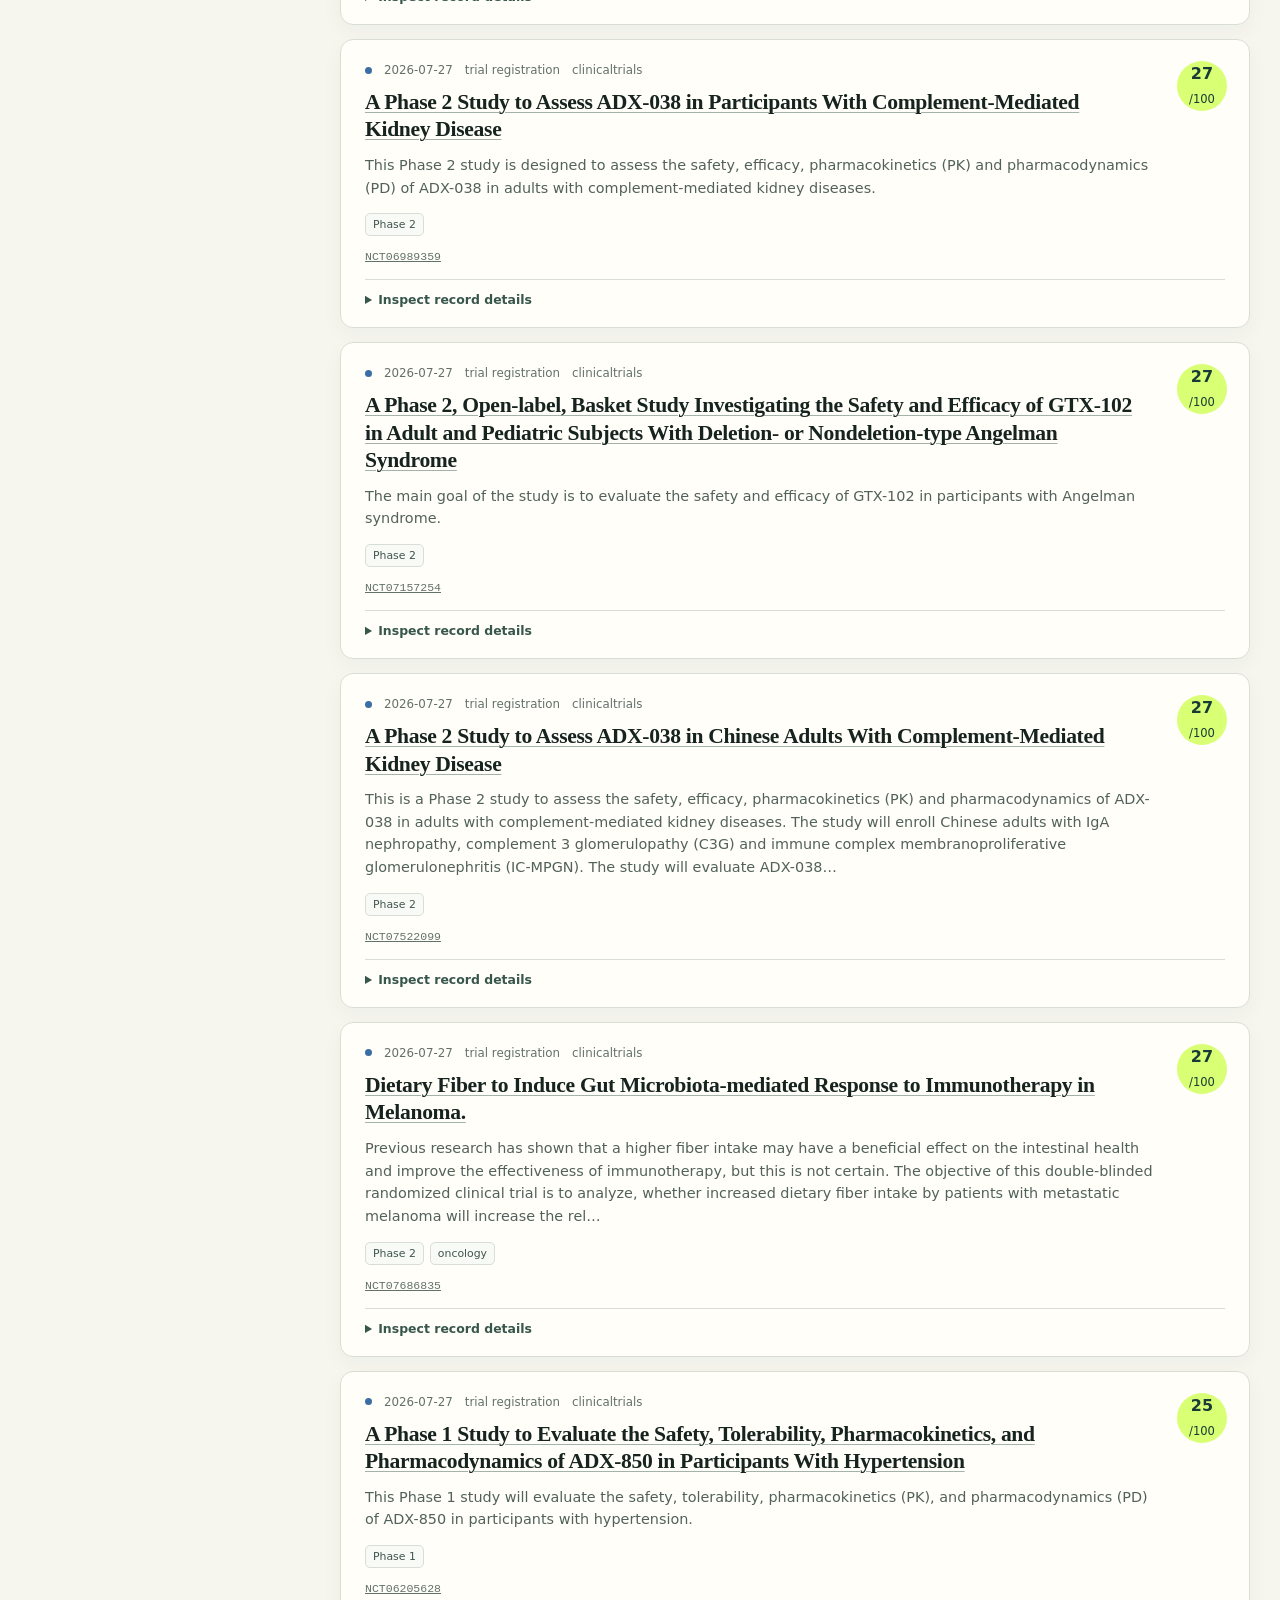
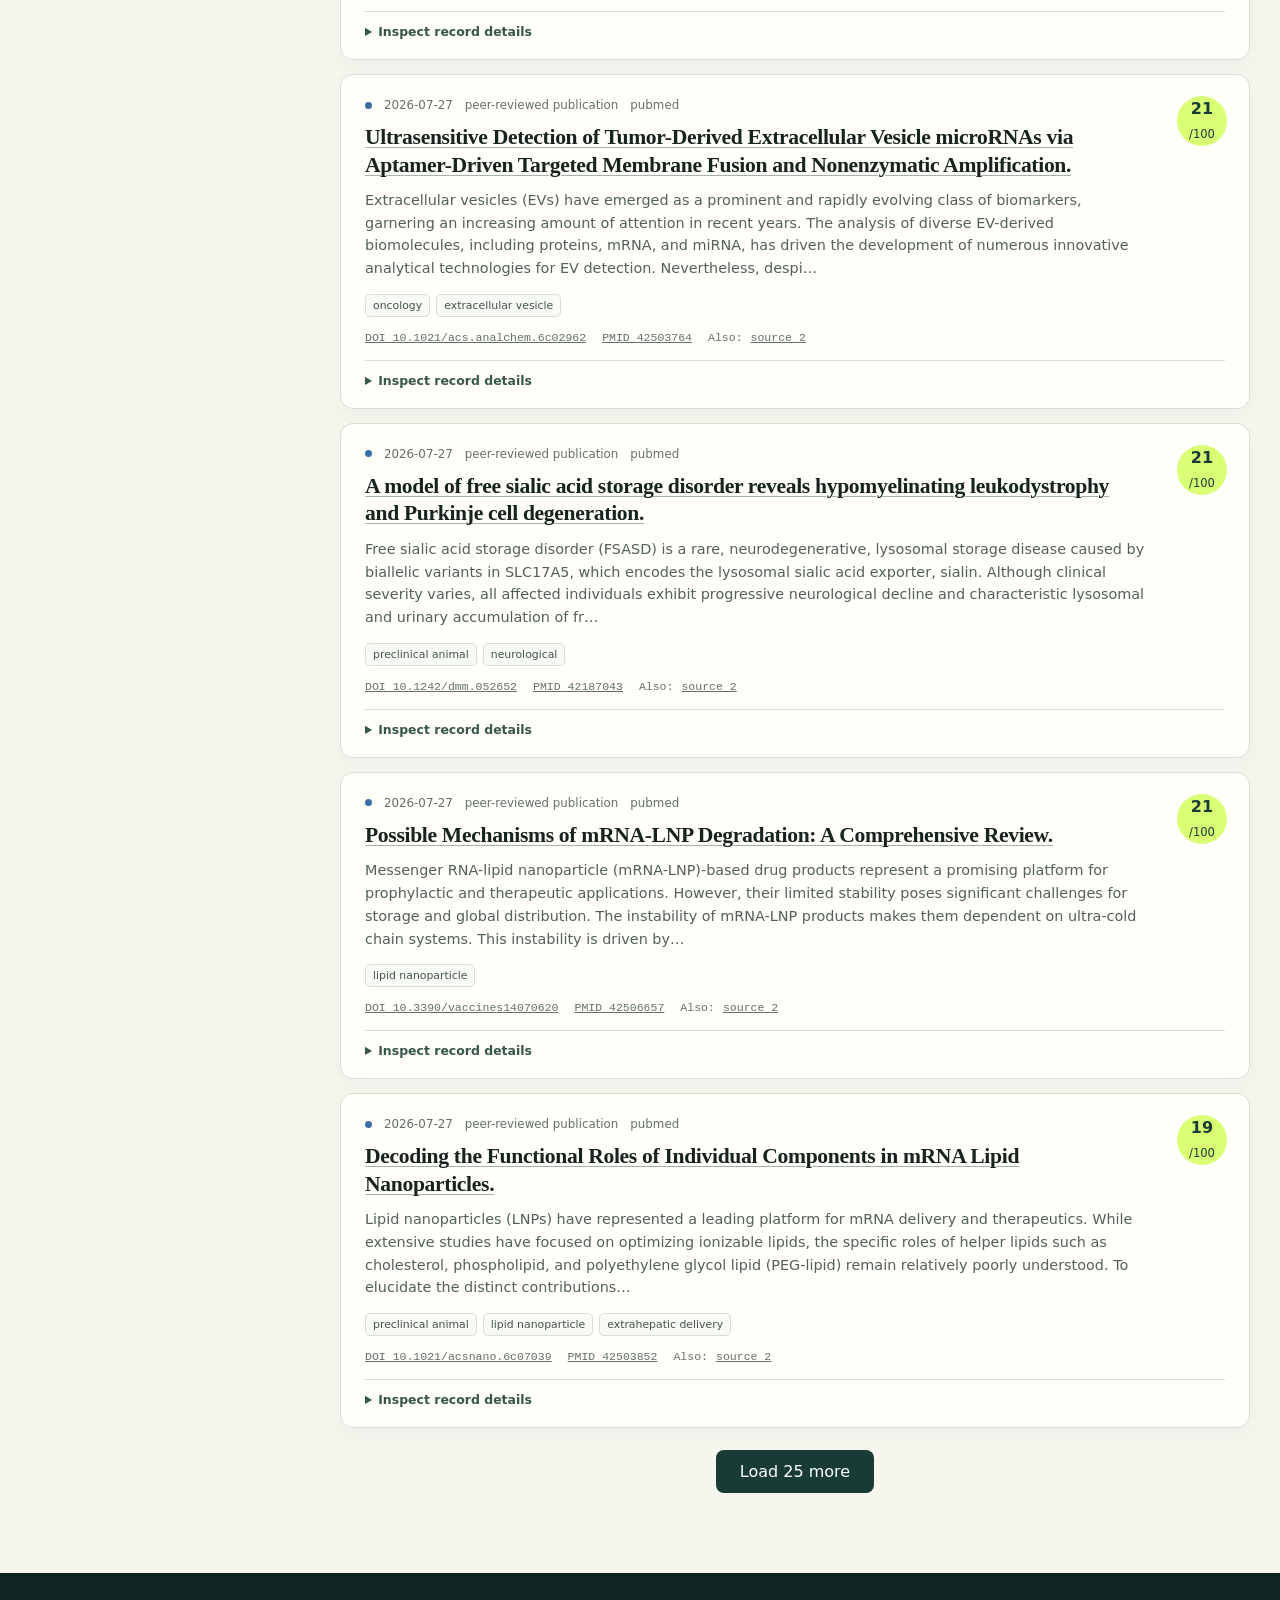
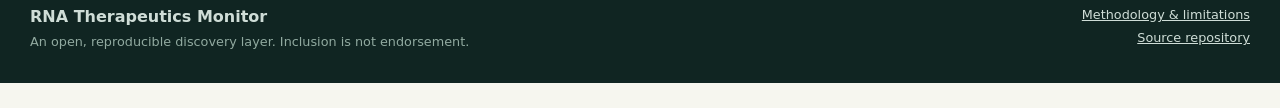
==== commit 79aa9c14: "feat: keep a rolling RNA therapeutics pulse" ====
--- a/site/index.html
+++ b/site/index.html
@@ -20,8 +20,8 @@
         <a href="./methodology.html">Methodology</a>
       </nav>
       <div class="hero shell">
-        <p class="eyebrow">Open intelligence for RNA medicine</p>
-        <h1>Track what is moving RNA therapeutics forward.</h1>
+        <p class="eyebrow">Keeping the pulse on RNA therapeutics</p>
+        <h1>The pulse of RNA therapeutics.</h1>
         <p class="hero-copy">
           Publications, preprints, trials, regulatory updates, and industry
           signals collected from public sources and organized for review.
@@ -45,6 +45,8 @@
           <button class="preset" data-preset="aso" type="button">ASO</button>
           <button class="preset" data-preset="crispr" type="button">CRISPR</button>
           <button class="preset" data-preset="base-editing" type="button">Base editing</button>
+          <button class="preset" data-preset="industry" type="button">Industry</button>
+          <button class="preset" data-preset="academic" type="button">Academic</button>
           <button class="preset" data-preset="clinical" type="button">Clinical</button>
           <button class="preset" data-preset="preclinical" type="button">Preclinical</button>
           <button class="preset" data-preset="delivery" type="button">Delivery</button>
@@ -72,8 +74,7 @@
           <div class="date-shortcuts" role="group" aria-label="Date window">
             <button type="button" data-date-days="7">Last week</button>
             <button type="button" data-date-days="30" class="active">Last month</button>
-            <button type="button" data-date-days="365">Last year</button>
-            <button type="button" data-date-days="all">All dates</button>
+            <button type="button" data-date-days="all">All retained dates</button>
           </div>
           <div class="filter-body two-column">
             <label>From <input id="date-from" type="date"></label>
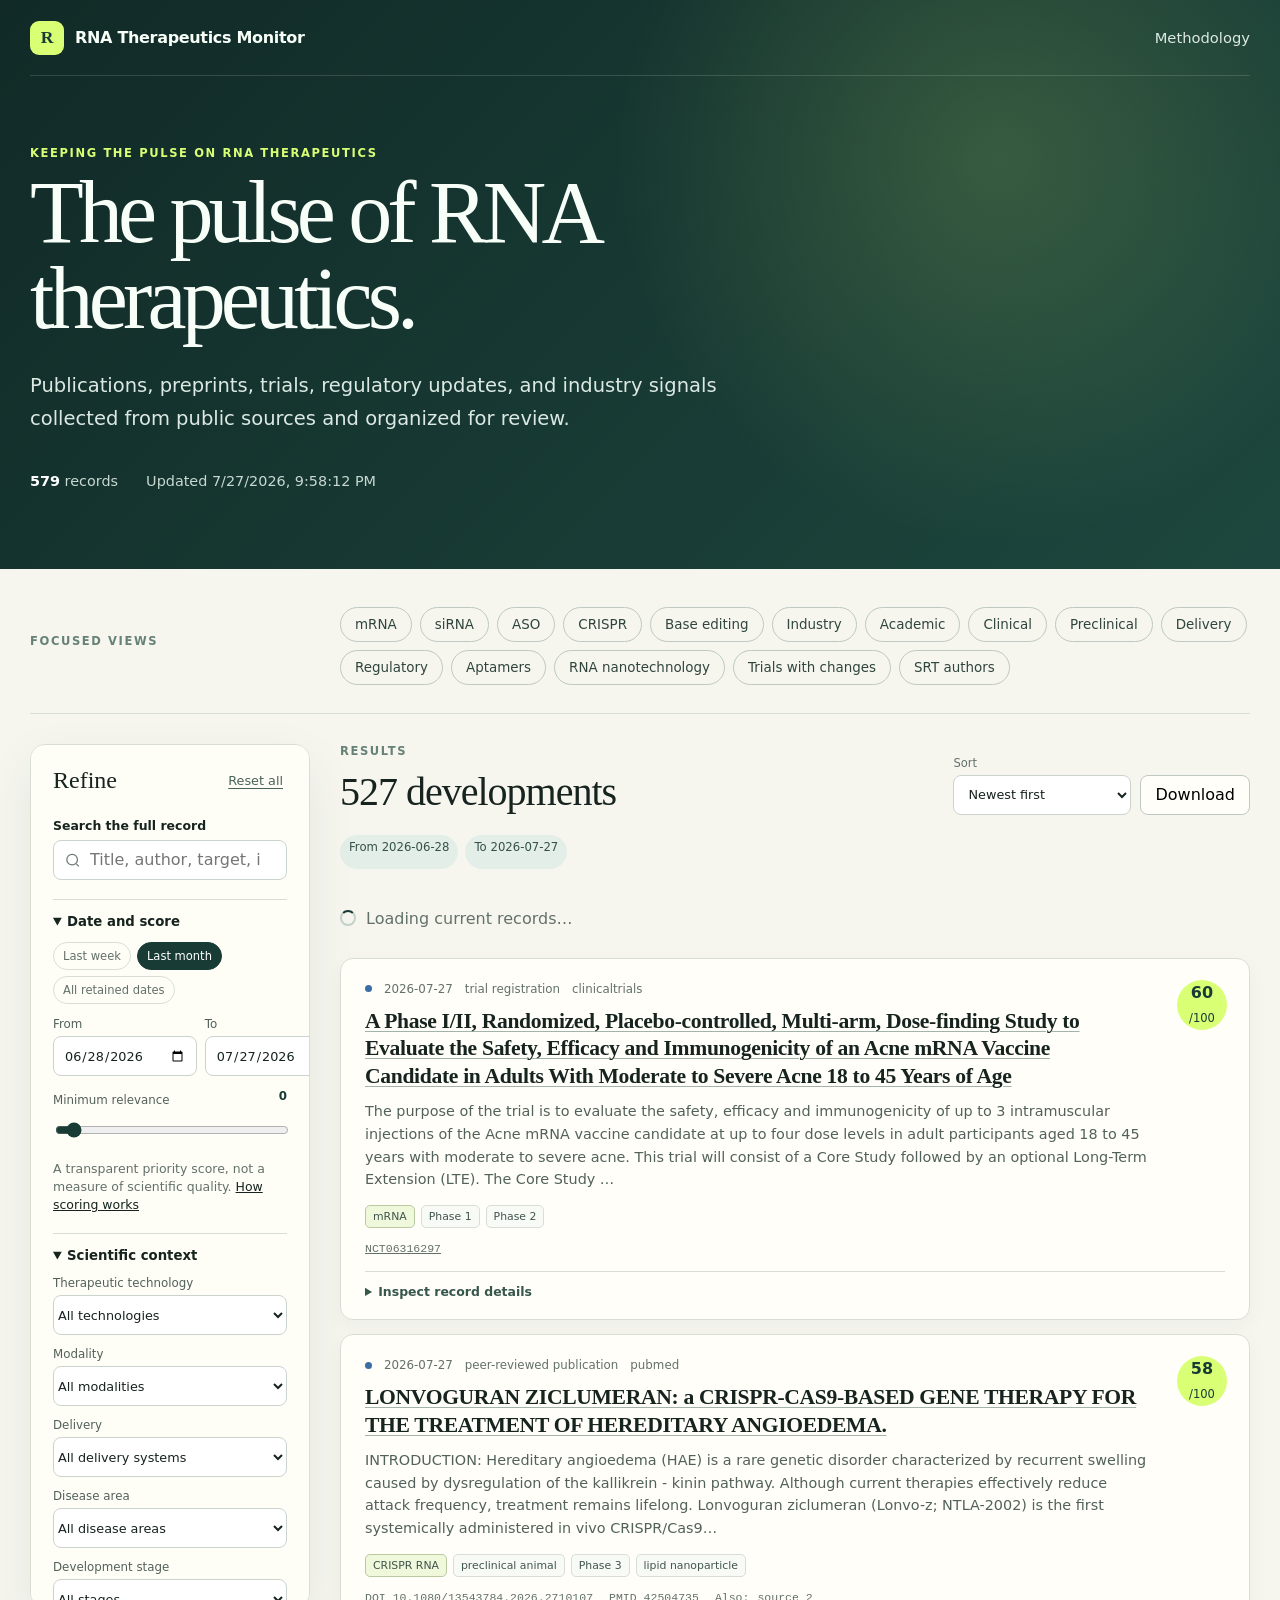
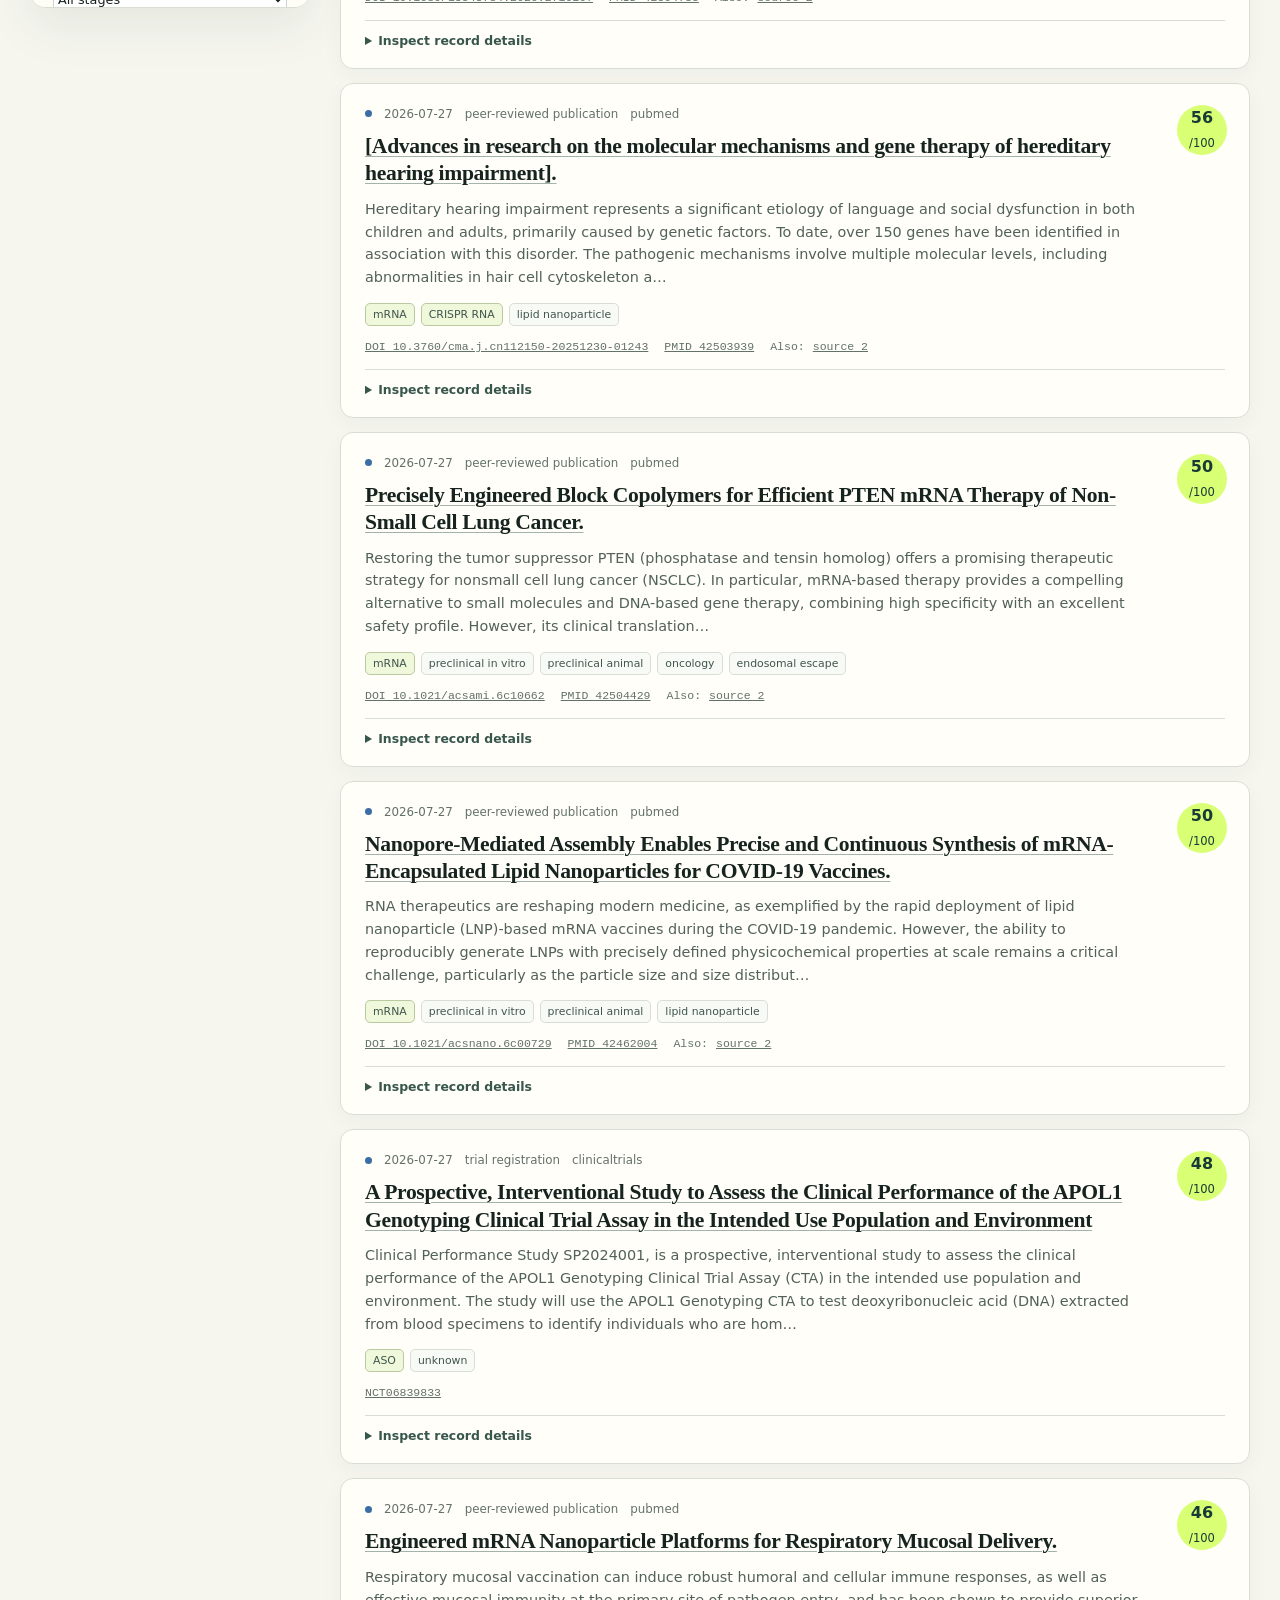
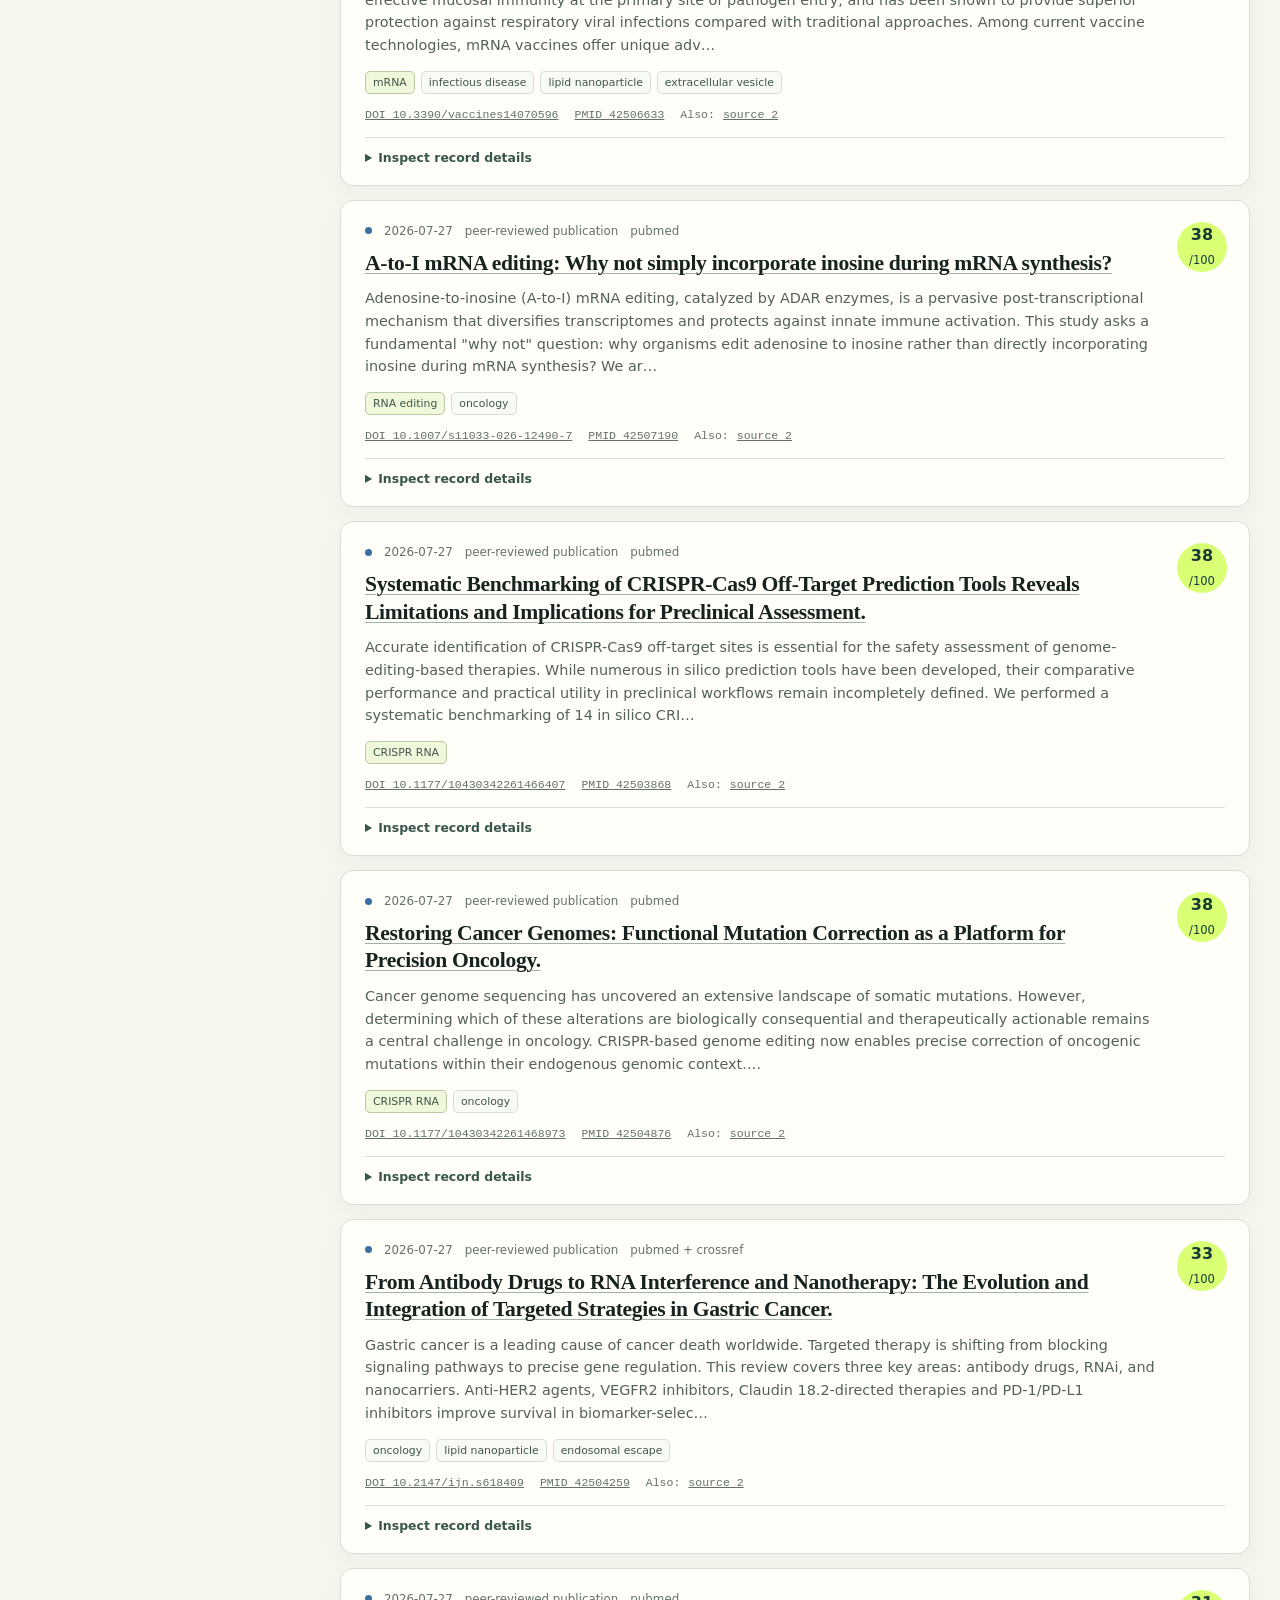
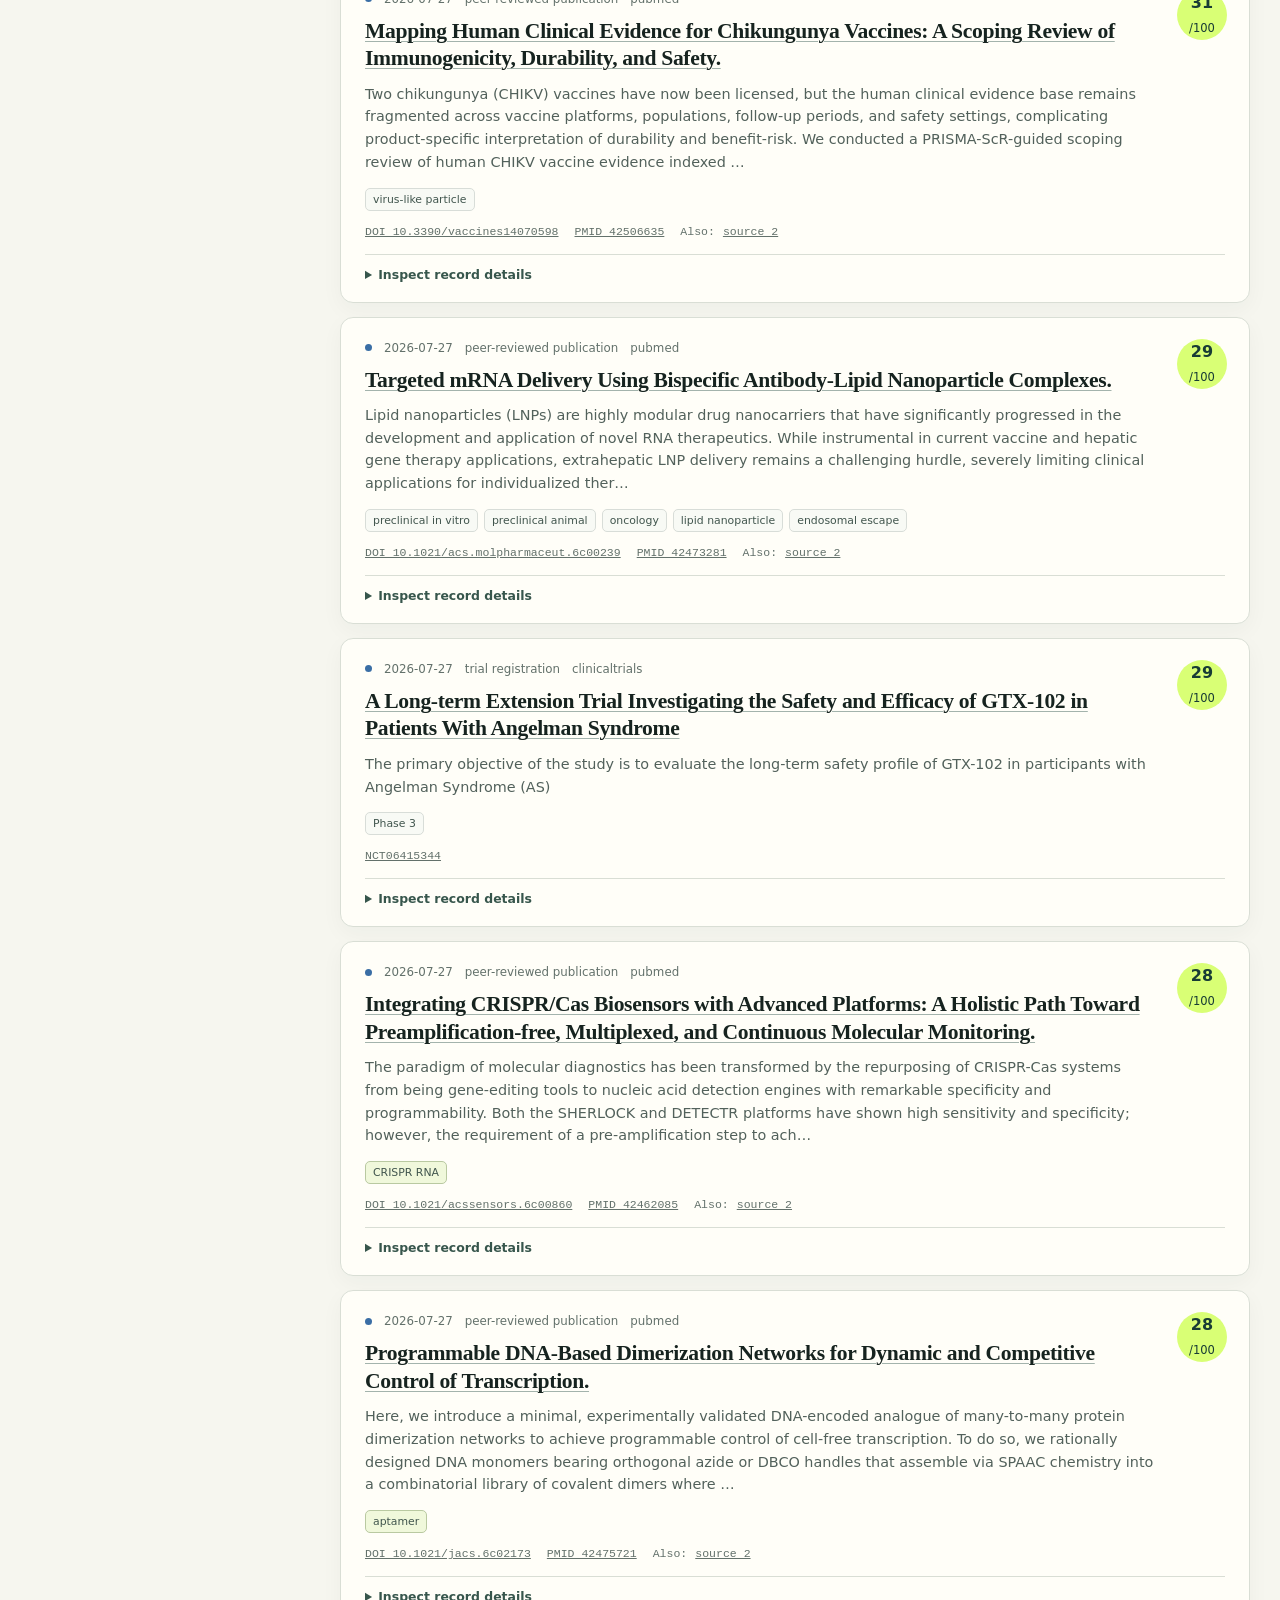
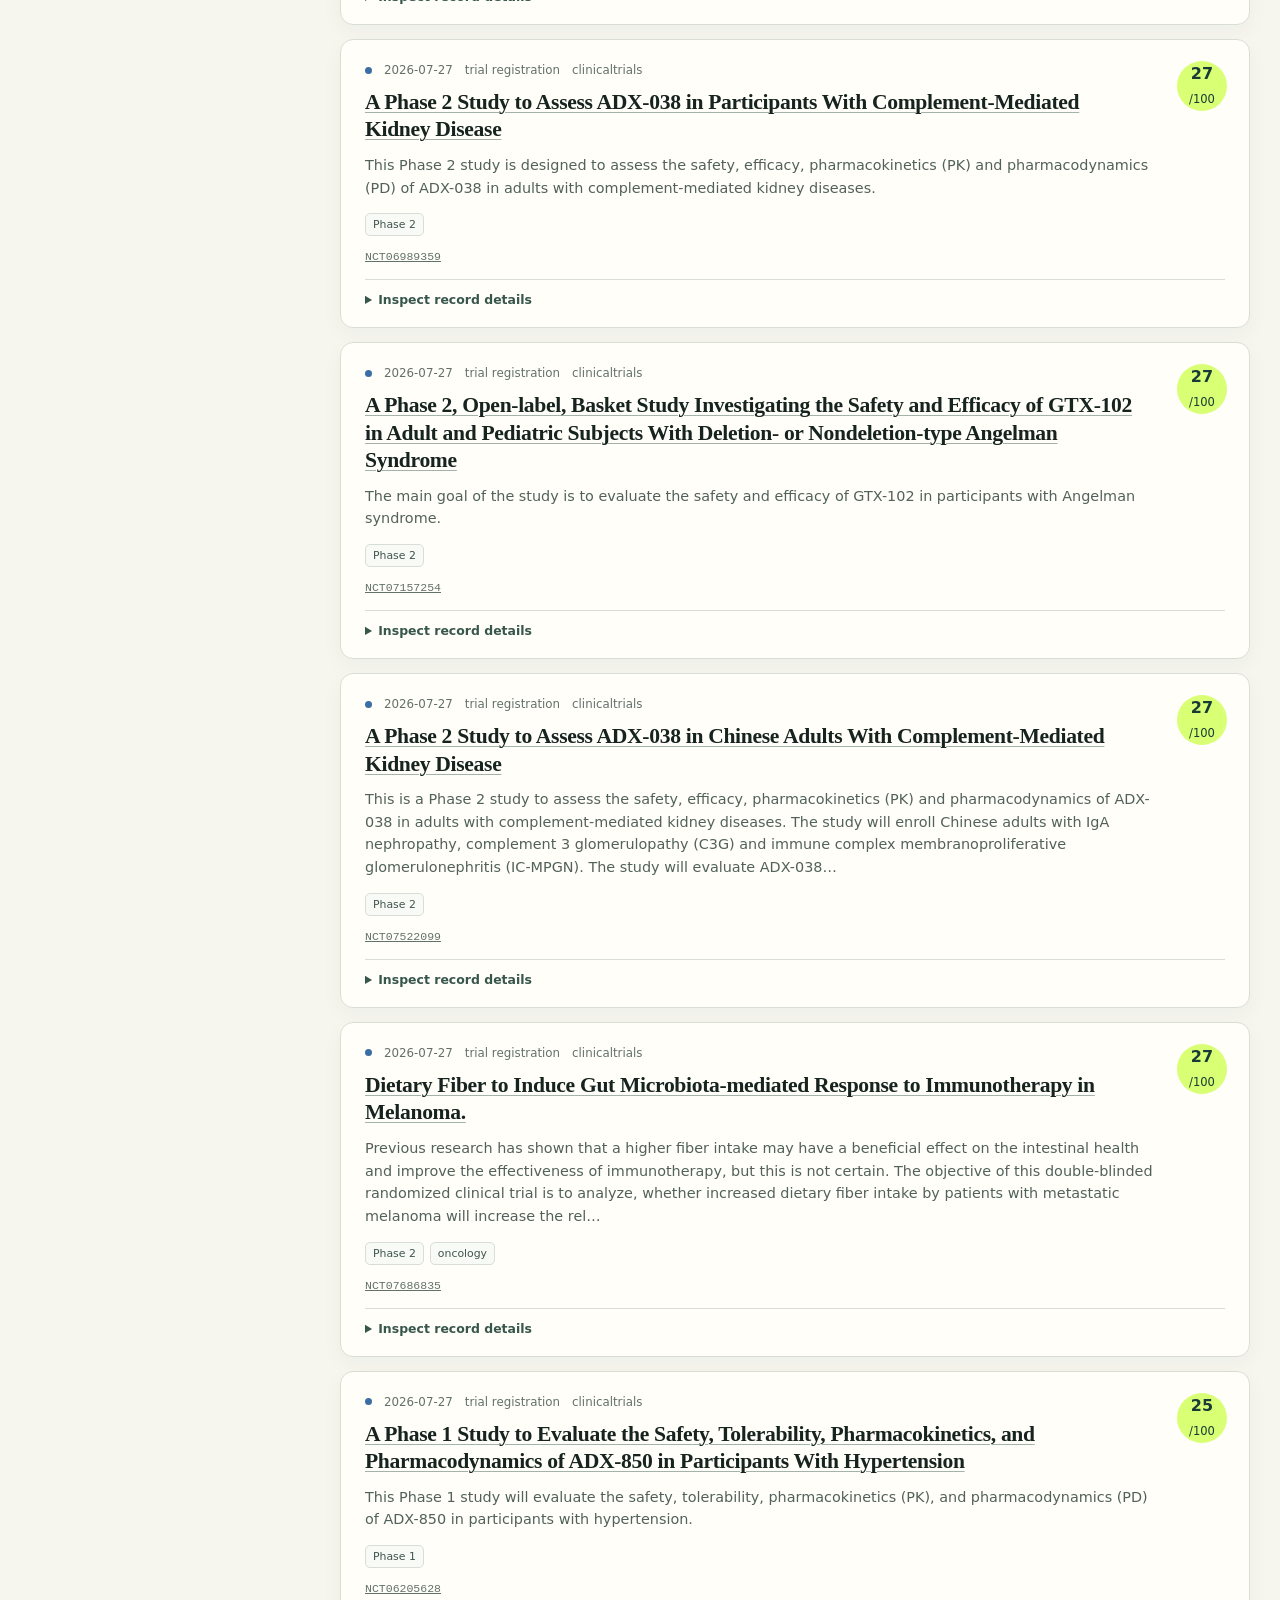
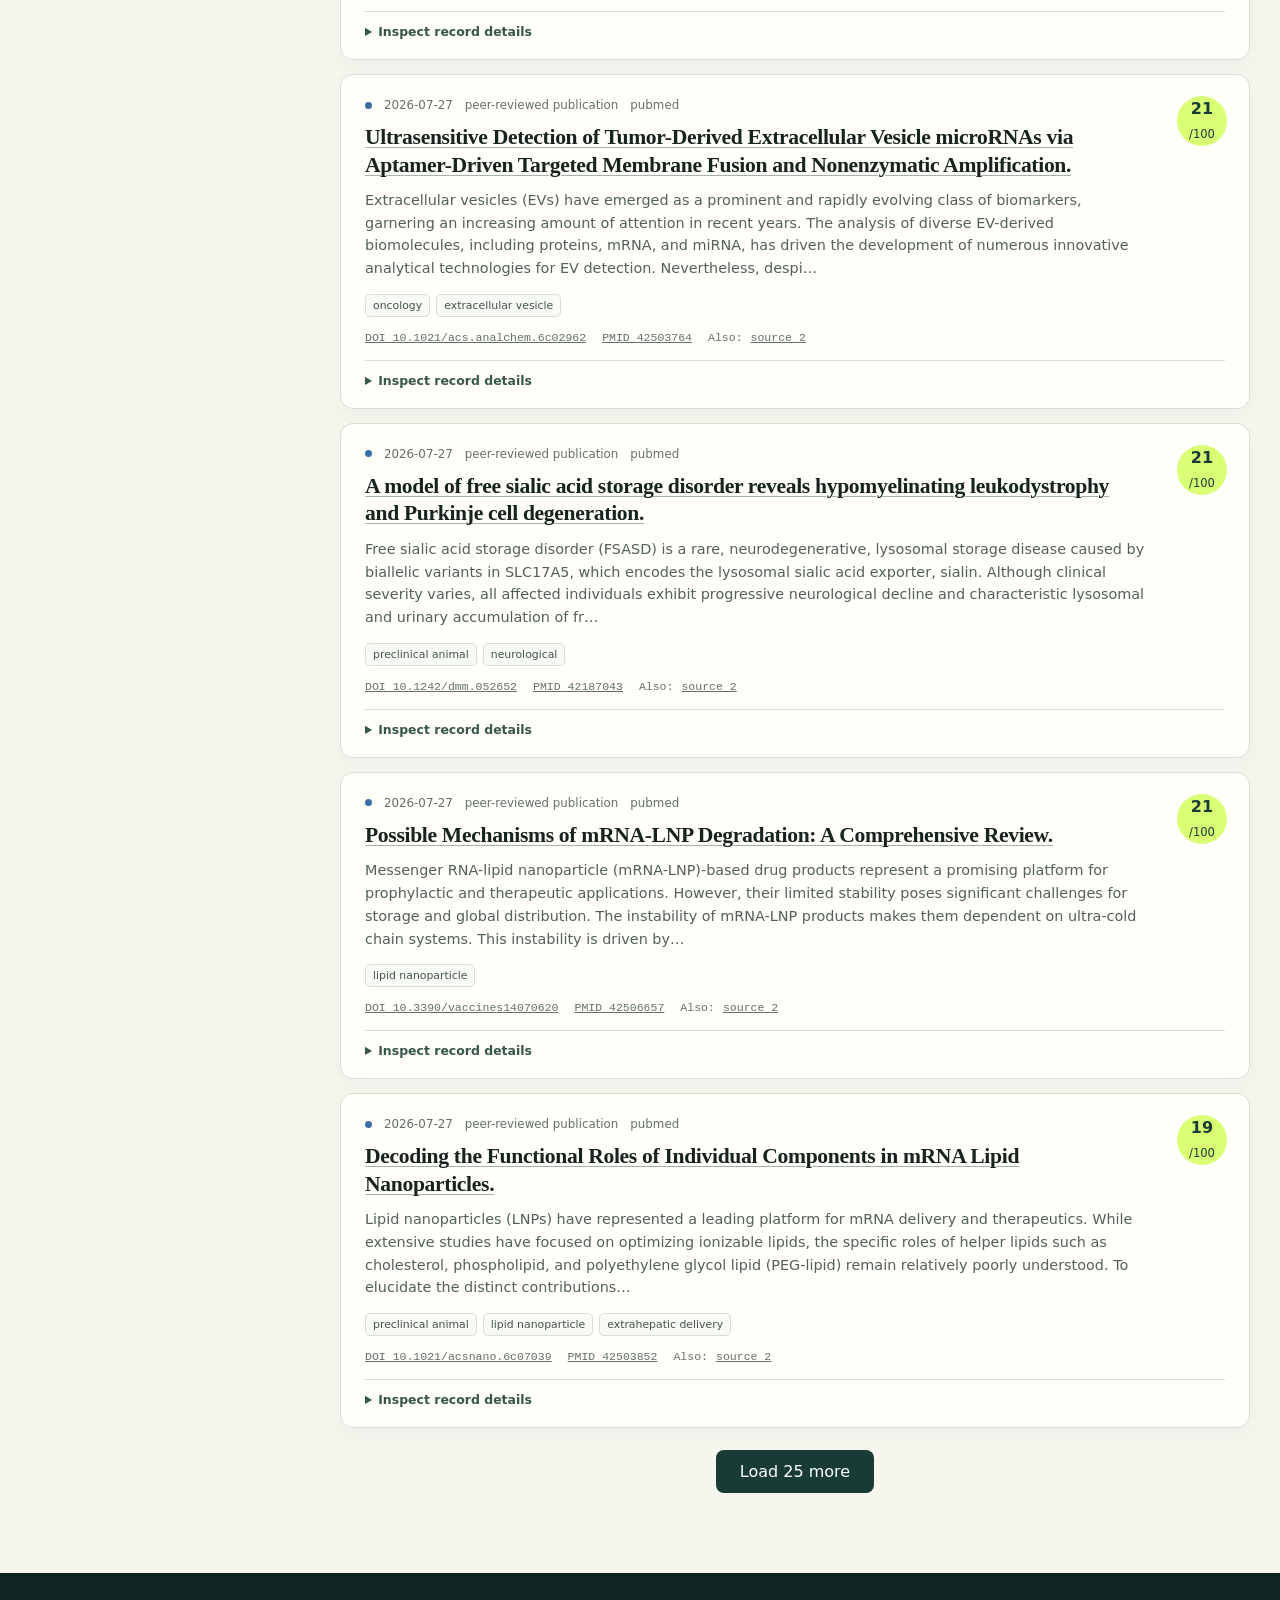
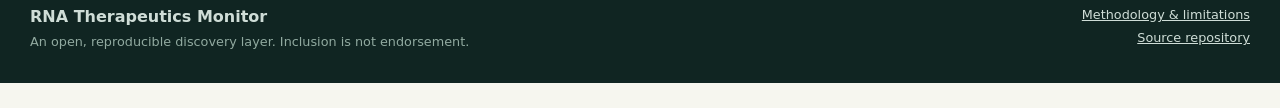
==== commit 61e931aa: "ui: remove redundant latest preset" ====
--- a/site/index.html
+++ b/site/index.html
@@ -39,7 +39,6 @@
           <p class="eyebrow" id="presets-title">Focused views</p>
         </div>
         <div class="preset-list" role="group" aria-label="Preset views">
-          <button class="preset active" data-preset="latest" type="button">Latest</button>
           <button class="preset" data-preset="mrna" type="button">mRNA</button>
           <button class="preset" data-preset="sirna" type="button">siRNA</button>
           <button class="preset" data-preset="aso" type="button">ASO</button>
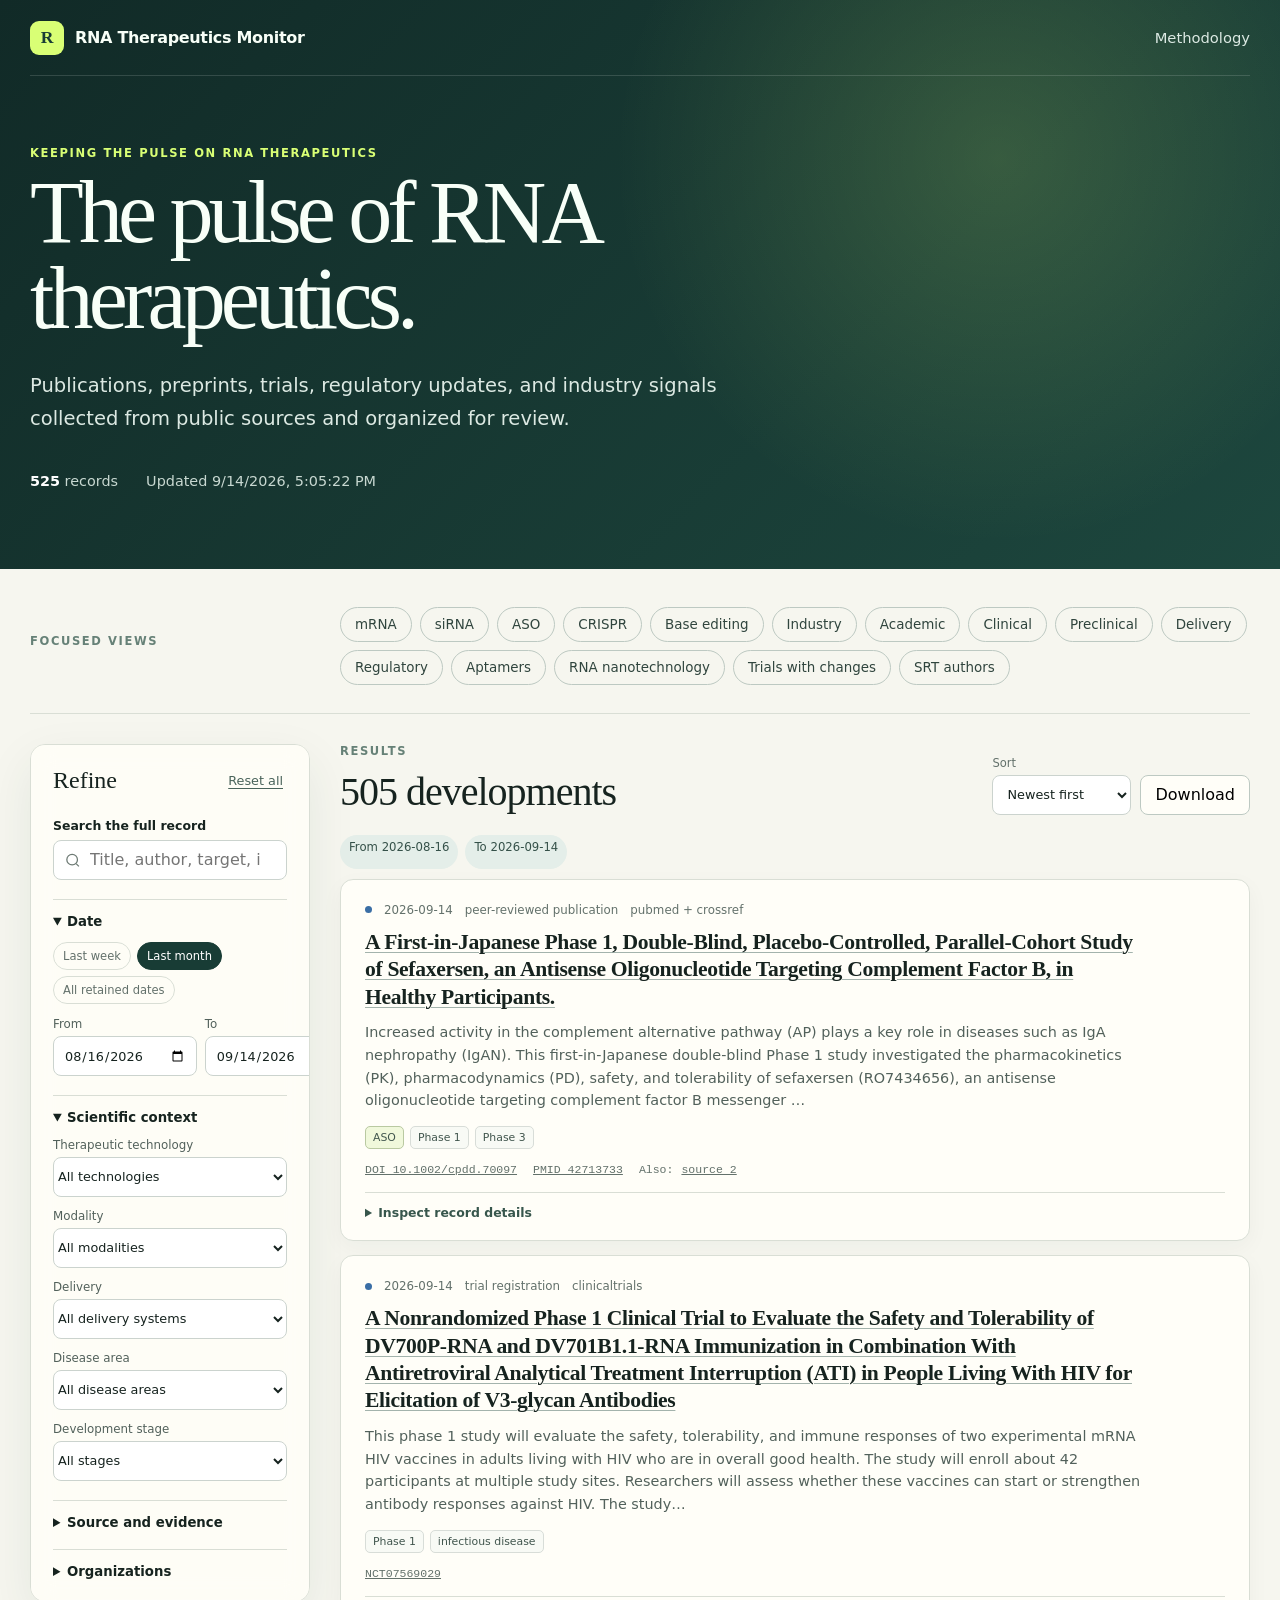
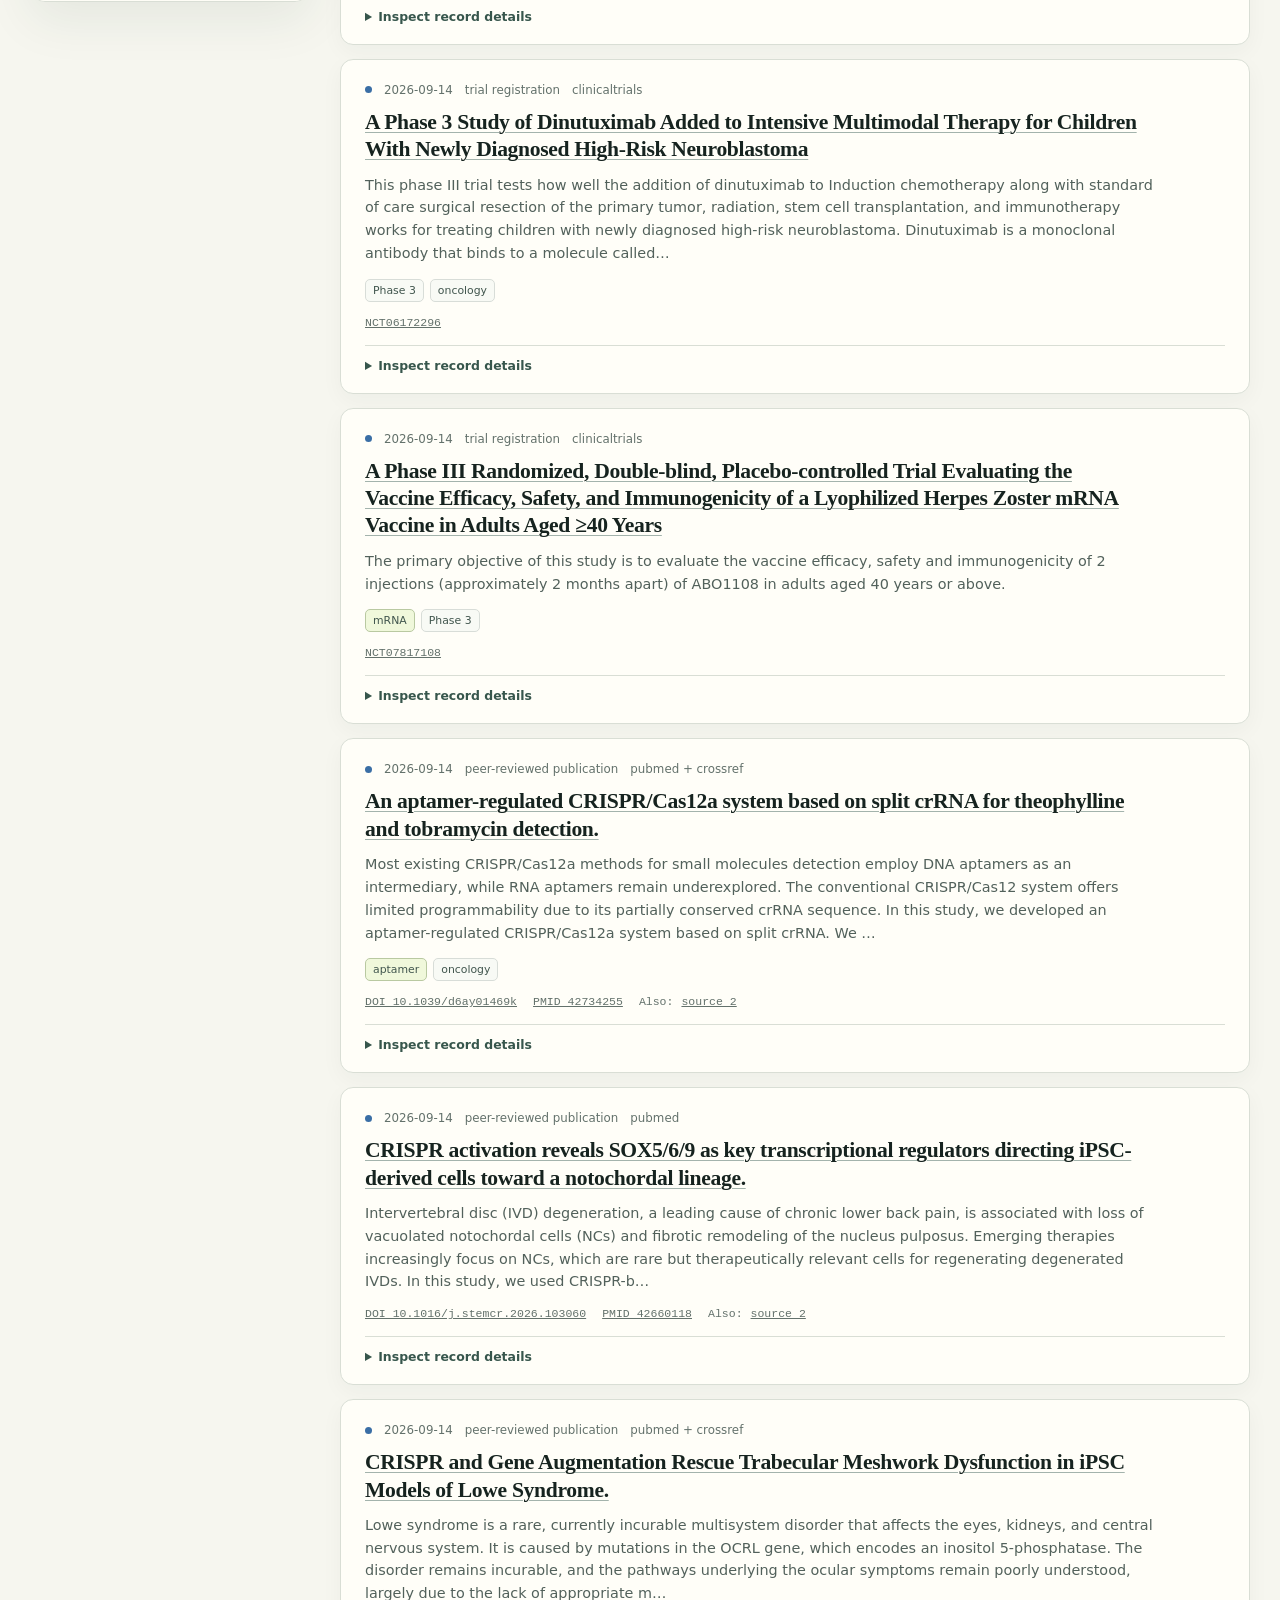
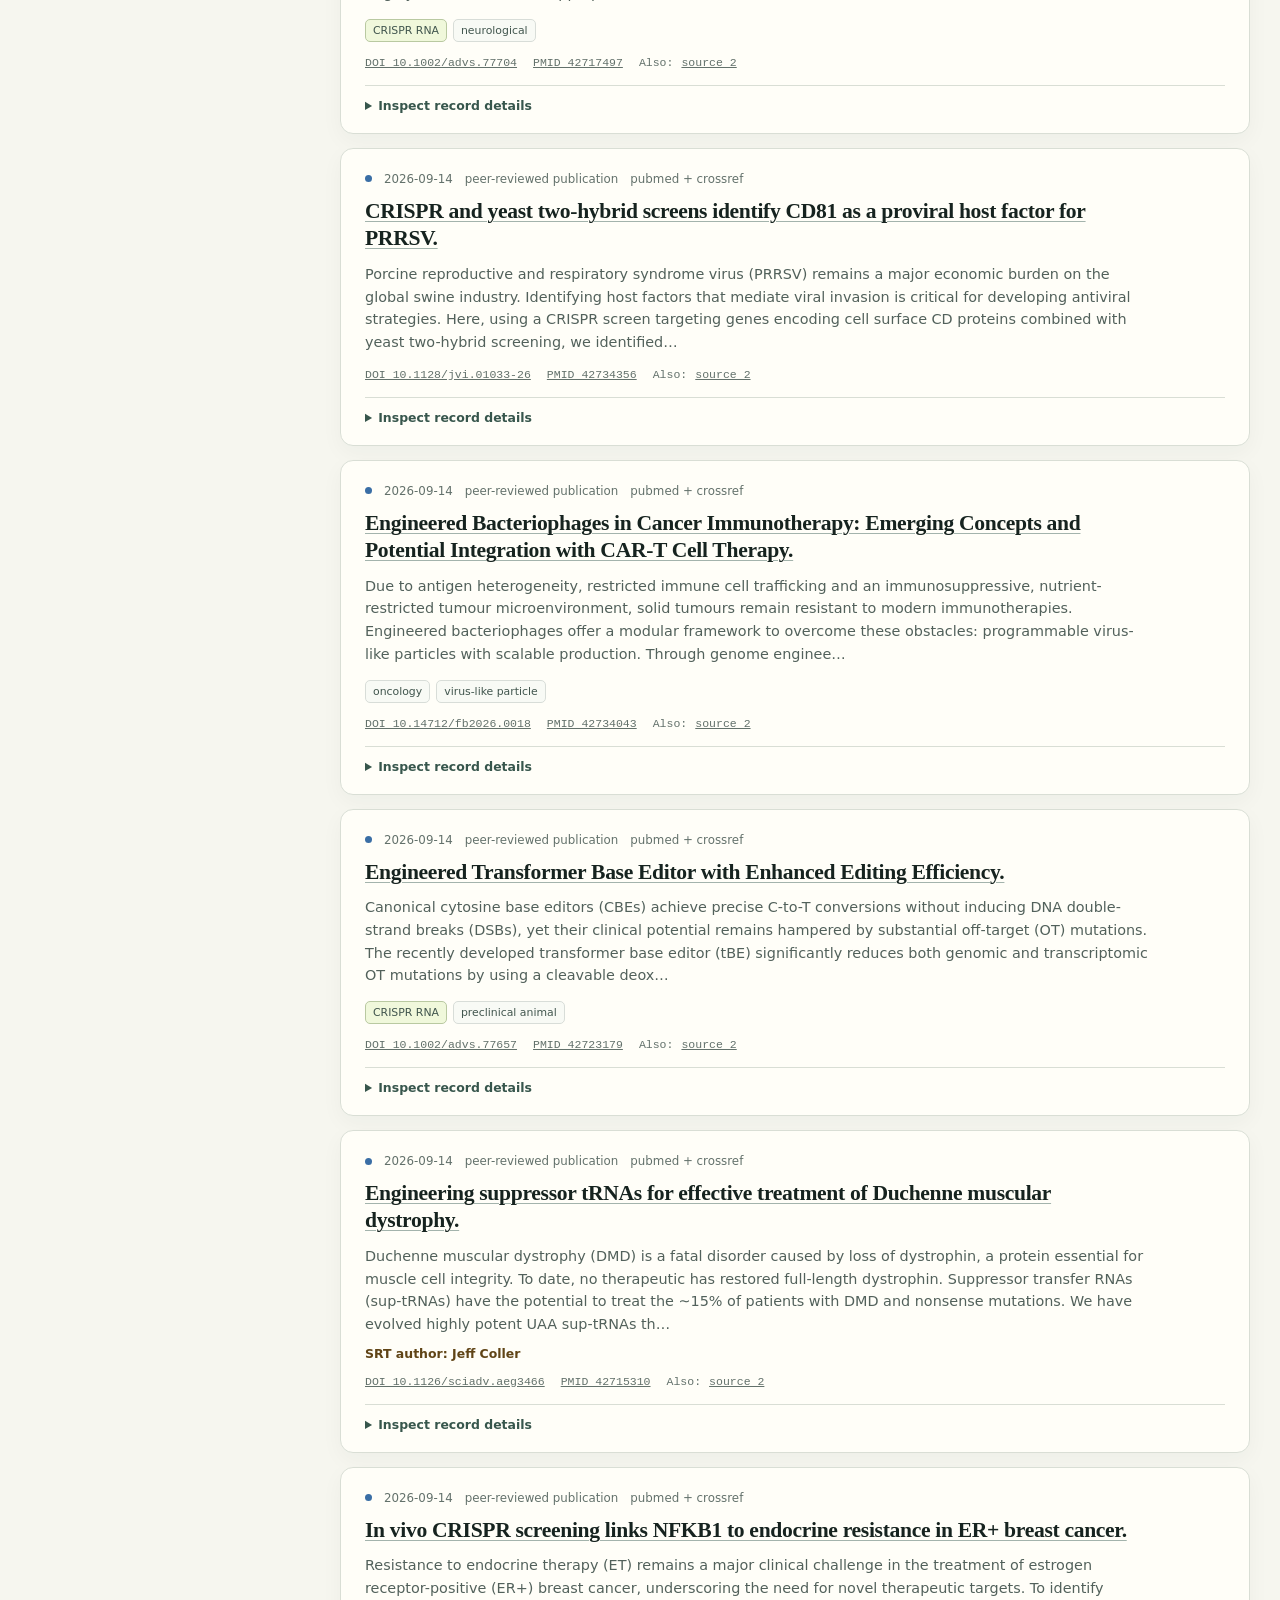
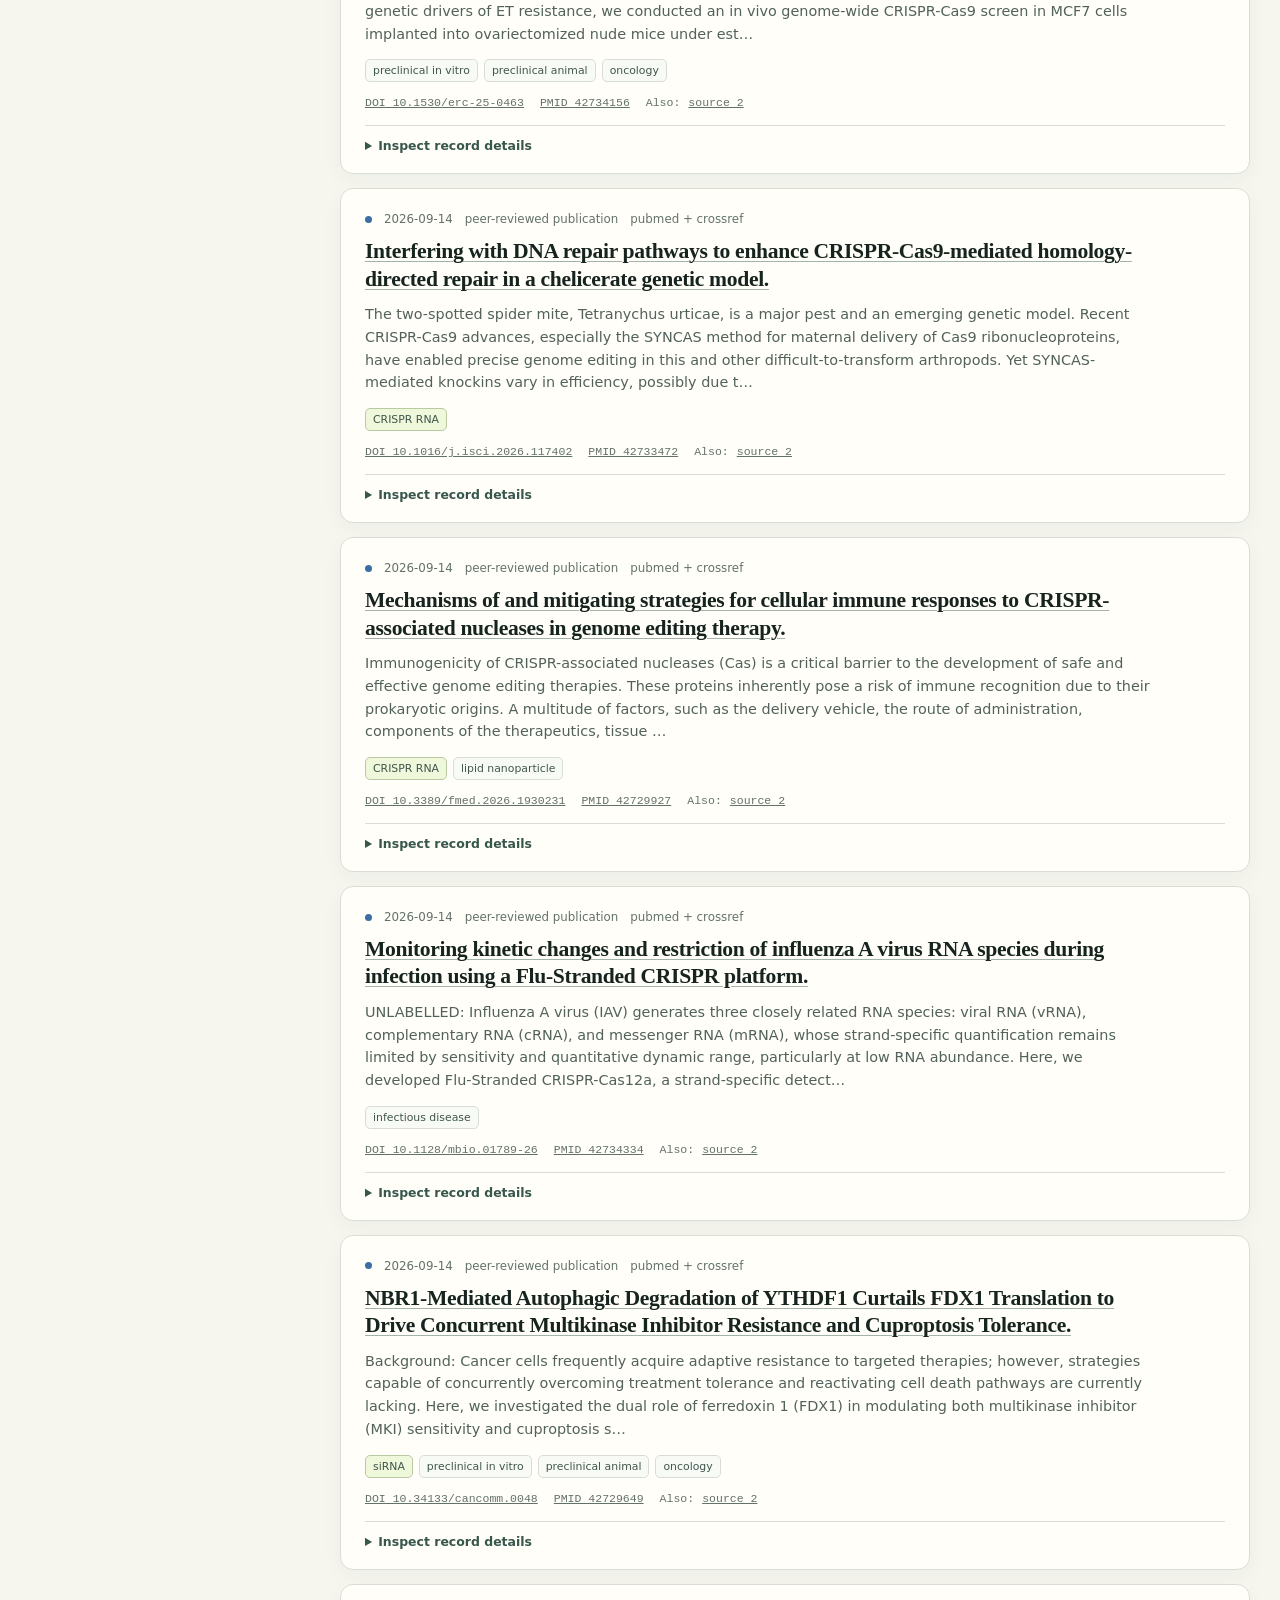
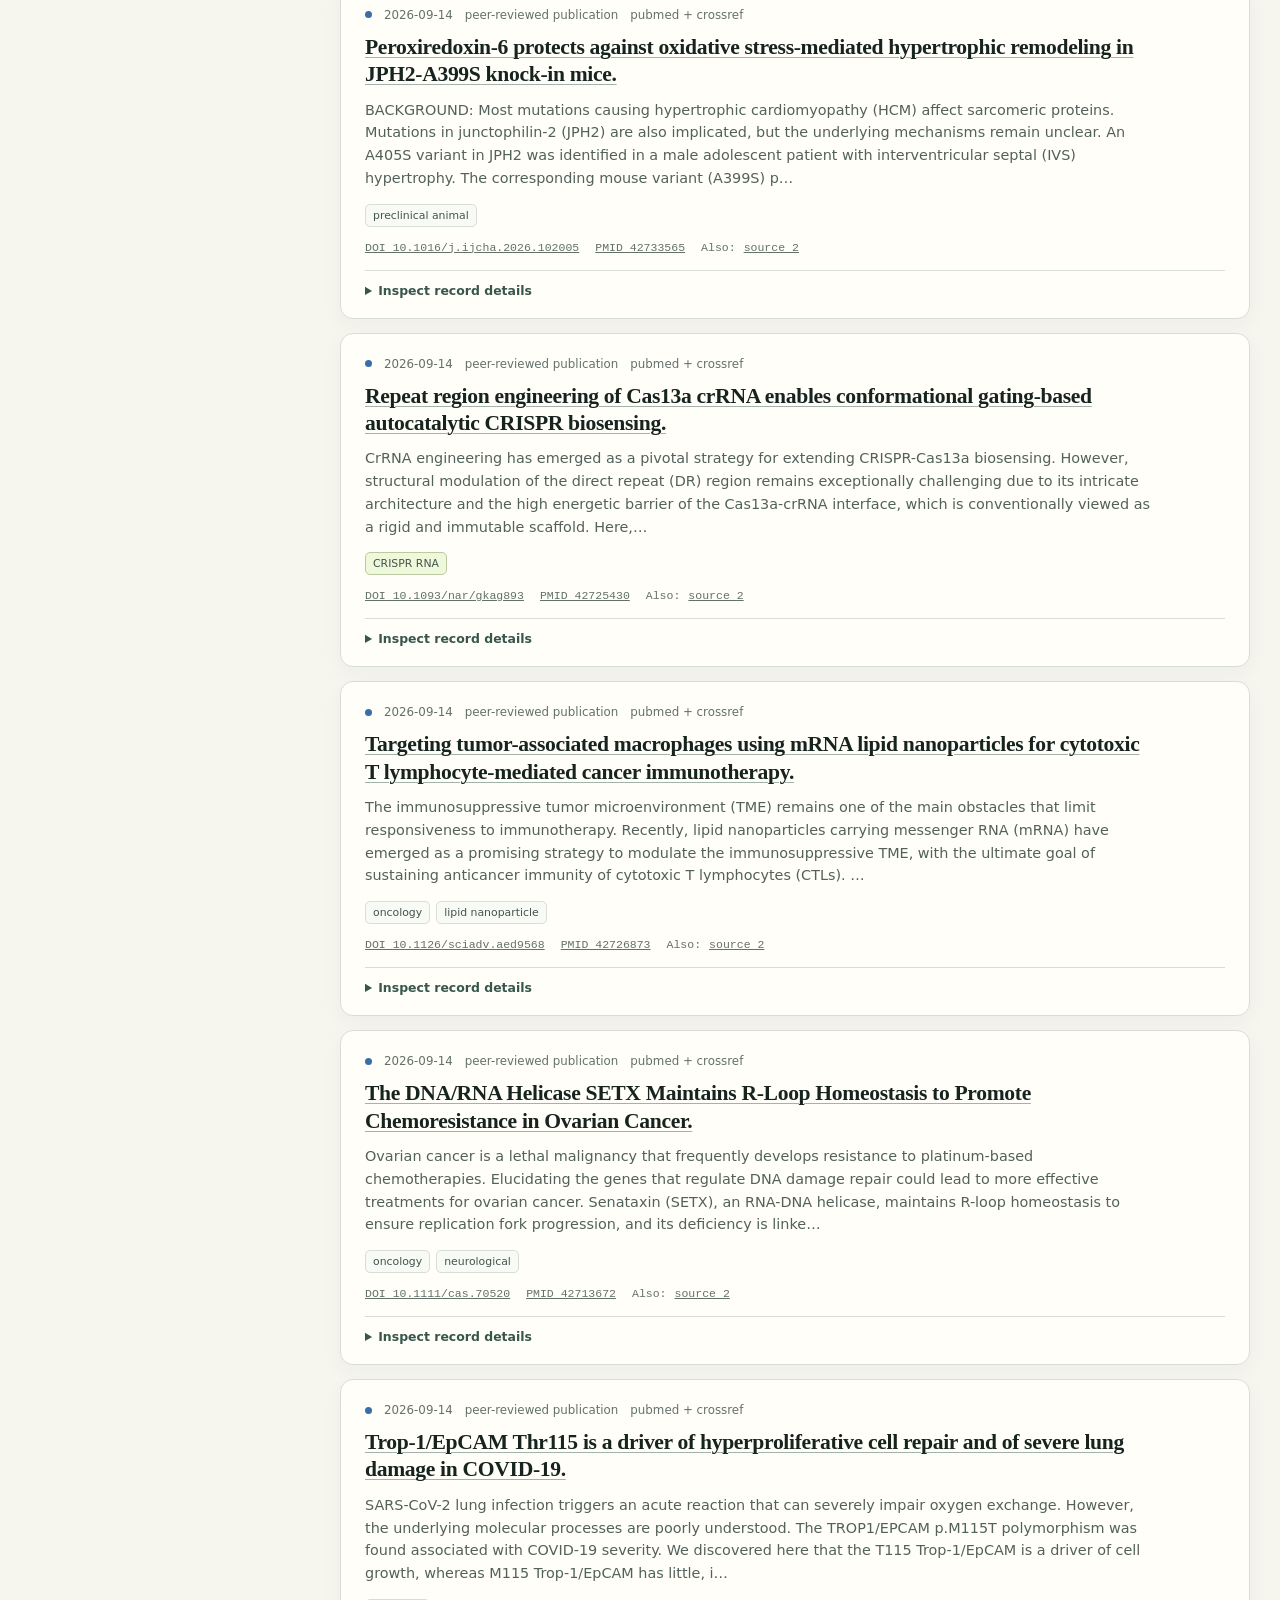
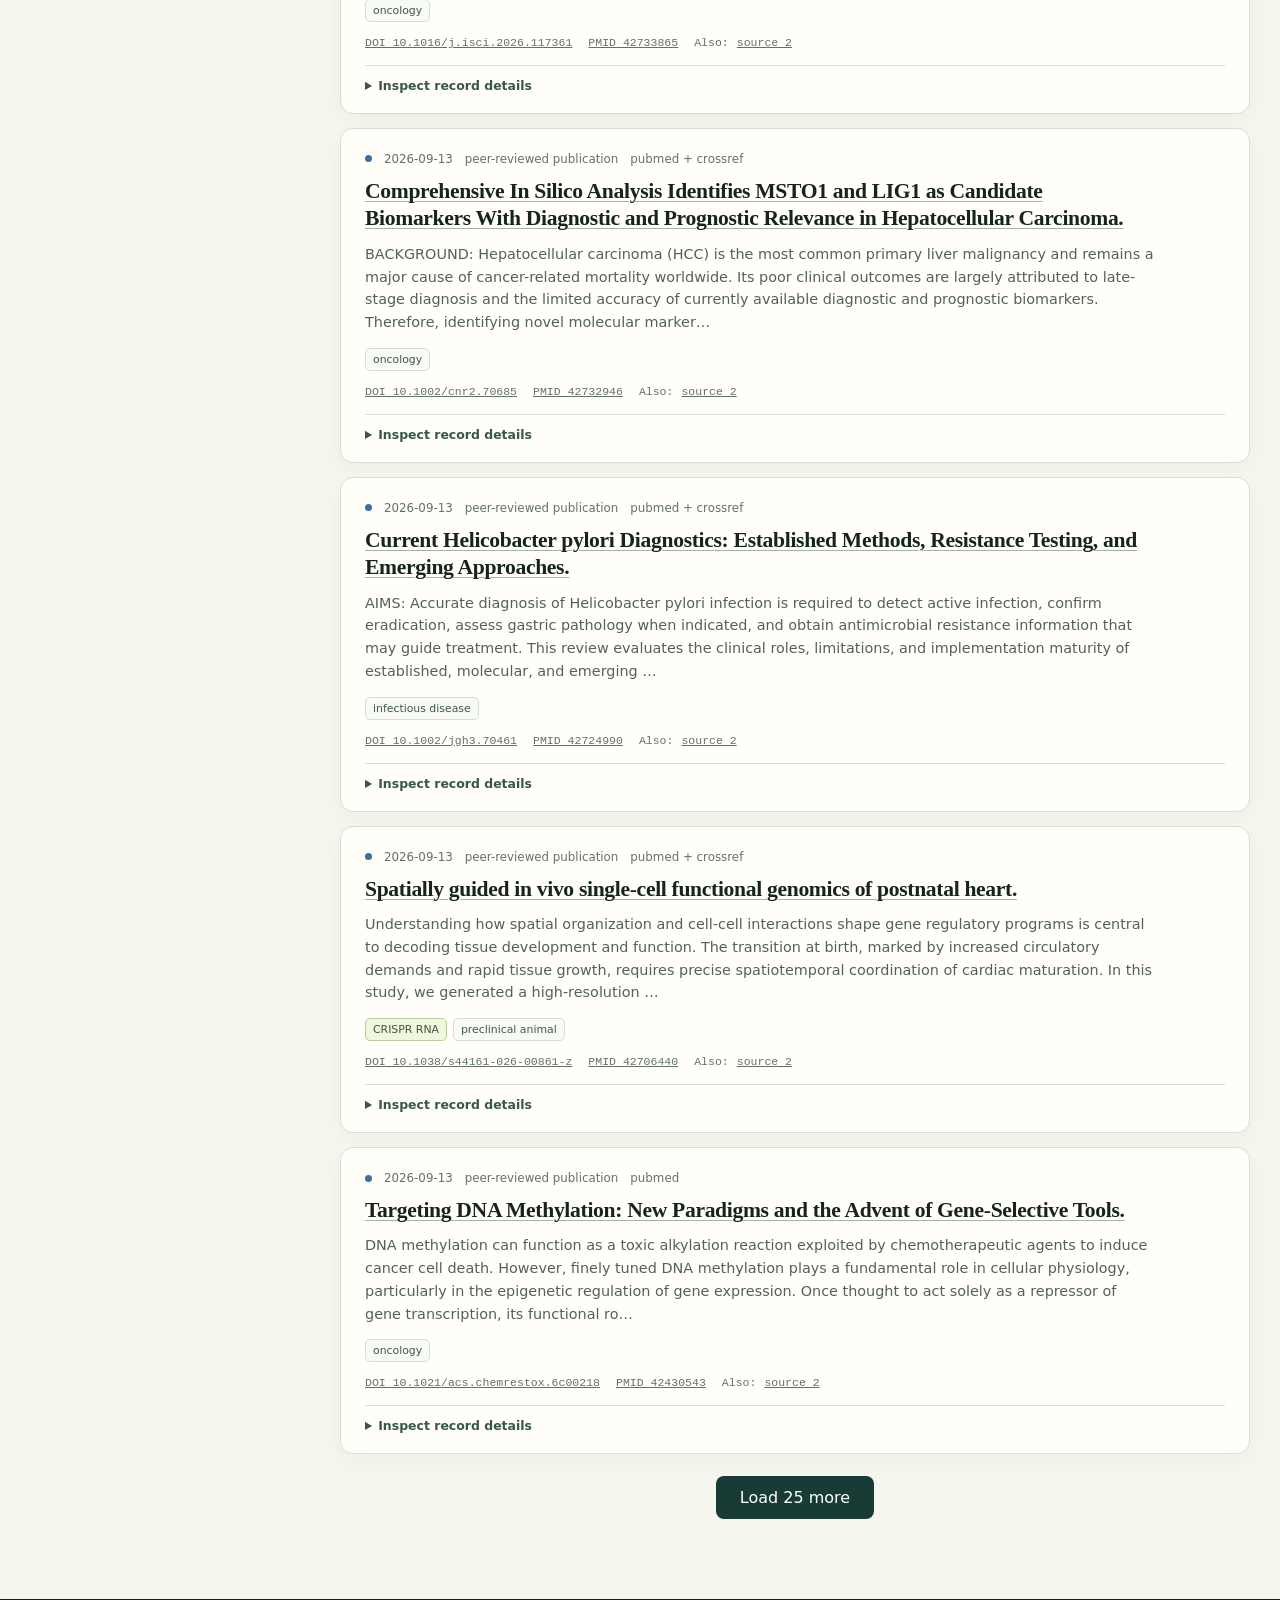
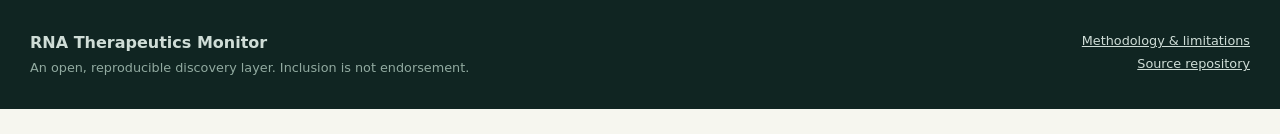
==== commit b842a3a6: "fix: stop loading indicator and remove public relevance ranking" ====
--- a/site/index.html
+++ b/site/index.html
@@ -69,7 +69,7 @@
         </div>
 
         <details open>
-          <summary>Date and score</summary>
+          <summary>Date</summary>
           <div class="date-shortcuts" role="group" aria-label="Date window">
             <button type="button" data-date-days="7">Last week</button>
             <button type="button" data-date-days="30" class="active">Last month</button>
@@ -78,14 +78,6 @@
           <div class="filter-body two-column">
             <label>From <input id="date-from" type="date"></label>
             <label>To <input id="date-to" type="date"></label>
-          </div>
-          <div class="filter-body">
-            <label for="min-score">Minimum relevance <output id="score-output">0</output></label>
-            <input id="min-score" type="range" min="0" max="100" step="5" value="0">
-            <p class="filter-note">
-              A transparent priority score, not a measure of scientific quality.
-              <a href="./methodology.html#scoring">How scoring works</a>
-            </p>
           </div>
         </details>
 
@@ -146,7 +138,6 @@
             <label>Sort
               <select id="sort">
                 <option value="date-desc">Newest first</option>
-                <option value="score-desc">Highest relevance</option>
                 <option value="title-asc">Title A–Z</option>
               </select>
             </label>
--- a/site/assets/styles.css
+++ b/site/assets/styles.css
@@ -17,6 +17,7 @@
 }
 
 * { box-sizing: border-box; }
+[hidden] { display: none !important; }
 html { scroll-behavior: smooth; }
 body { margin: 0; min-width: 320px; }
 button, input, select { font: inherit; }
@@ -82,8 +83,6 @@
 .date-shortcuts button:hover, .date-shortcuts button.active { border-color: var(--forest); background: var(--forest); color: #fff; }
 .two-column { display: grid; grid-template-columns: 1fr 1fr; gap: 8px; }
 .select-stack { display: grid; gap: 12px; }
-#min-score { min-height: auto; accent-color: var(--forest); }
-#score-output { float: right; color: var(--forest); font-weight: 800; }
 
 .results-panel { min-width: 0; }
 .results-toolbar { display: flex; align-items: end; justify-content: space-between; gap: 20px; }
@@ -113,8 +112,6 @@
 .card-title { max-width: 780px; margin: 12px 0 10px; font: 600 clamp(1.12rem, 2vw, 1.35rem)/1.27 Georgia, serif; letter-spacing: -.015em; }
 .card-title a { text-decoration-thickness: 1px; text-decoration-color: #a3b3ac; text-underline-offset: 3px; }
 .card-title a:hover { text-decoration-color: var(--forest); }
-.score-badge { position: absolute; top: 21px; right: 22px; display: grid; place-items: center; width: 50px; height: 50px; border-radius: 50%; color: var(--forest); background: var(--lime); font-size: .72rem; }
-.score-badge strong { display: block; font-size: 1rem; line-height: 1; }
 .summary { max-width: 790px; margin: 0; color: #52615b; font-size: .9rem; line-height: 1.58; }
 .watched-person { margin: 10px 0 0; color: #604416; font-size: .78rem; font-weight: 750; }
 .tags { display: flex; flex-wrap: wrap; gap: 6px; margin-top: 14px; padding-right: 50px; }
@@ -128,7 +125,6 @@
 .details-section h4 { margin: 0 0 5px; color: var(--muted); font-size: .68rem; letter-spacing: .09em; text-transform: uppercase; }
 .details-section p, .details-section li { margin: 0; color: #3f504a; font-size: .8rem; line-height: 1.55; }
 .details-section ul { margin: 0; padding-left: 19px; }
-.score-row { display: grid; grid-template-columns: minmax(120px, 1fr) 45px 2fr; gap: 10px; padding: 5px 0; border-bottom: 1px dotted #d9ded5; font-size: .75rem; }
 .empty { padding: 60px 20px; border: 1px dashed #bdc9c2; border-radius: 13px; text-align: center; color: var(--muted); }
 .load-more { display: block; margin: 22px auto 0; border: 0; border-radius: 8px; padding: 12px 24px; color: #fff; background: var(--forest); }
 
@@ -141,9 +137,6 @@
 .prose section { scroll-margin-top: 30px; margin-bottom: 64px; }
 .prose h2 { margin: 0 0 15px; font: 500 2.1rem Georgia, serif; letter-spacing: -.03em; }
 .prose p, .prose li { color: #46564f; line-height: 1.75; }
-.score-table { margin: 24px 0; border-top: 1px solid var(--line); }
-.method-score-row { display: grid; grid-template-columns: 1fr 60px; gap: 20px; padding: 10px 0; border-bottom: 1px solid var(--line); font-size: .84rem; }
-.method-score-row strong { text-align: right; }
 
 footer { padding-block: 34px; color: #cfddd7; background: #102522; }
 .footer-grid { display: flex; justify-content: space-between; gap: 30px; }
@@ -164,11 +157,8 @@
   .toolbar-actions { width: 100%; }
   .toolbar-actions > label { flex: 1; }
   .toolbar-actions select { width: 100%; }
-  .score-badge { position: static; float: right; margin: 3px 0 8px 10px; }
   .card-title { margin-top: 10px; }
   .result-card { padding: 19px 17px; }
-  .score-row { grid-template-columns: 1fr 38px; }
-  .score-row span:last-child { grid-column: 1 / -1; }
   .footer-grid { flex-direction: column; }
   footer .footer-grid > div:last-child { text-align: left; }
 }
